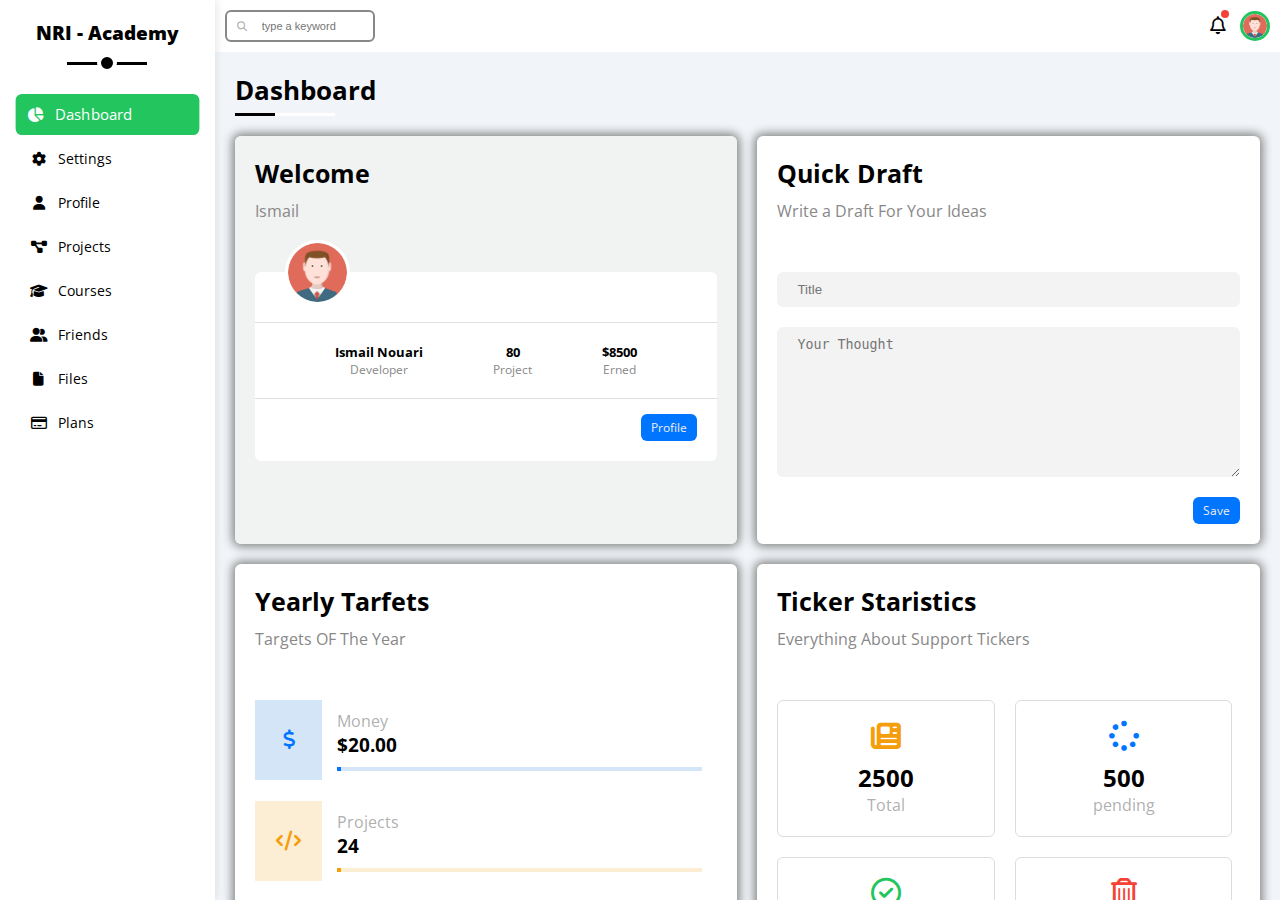
==== index.html @ cf869ee5 "add some css" ====
<!DOCTYPE html>
<html lang="en">
<head>
    <meta charset="UTF-8">
    <meta name="viewport" content="width=device-width, initial-scale=1.0">
    <title>Document</title>
    <link rel="stylesheet" href="/css/all.min.css">
    <link rel="stylesheet" href="/css/framework.css">
    <link rel="stylesheet" href="/css/master.css">
    <link rel="preconnect" href="https://fonts.googleapis.com">
<link rel="preconnect" href="https://fonts.gstatic.com" crossorigin>
<link href="https://fonts.googleapis.com/css2?family=Open+Sans:ital,wght@0,300..800;1,300..800&display=swap" rel="stylesheet">
</head>
<body>
    <div class="page d-flex f-d-r">
        <div class="sidebar d-flex f-d-c bg-white p-20 p-relative ">
            <h3 class=" p-relative txt-c mt-0">NRI - Academy</h3>
            <ul >
                <li>
                    <a href="index.html" class="active mb-5  d-flex txt-c f-d-r fs-14 p-10 rad-6 r c-black align-center">
                        <i class="fa-solid fa-chart-pie fa-fw"></i>
                        <span> Dashboard</span>
                    </a>
                </li>
                <li>
                    <a href="Settings.html" class="mb-5 d-flex txt-c f-d-r fs-14 p-10 rad-6 r c-black align-center" >
                        <i class="fa-solid fa-gear fa-fw"></i>
                        <span> Settings</span>
                    </a>
                </li>
                <li>
                    <a href="Profile.html" class="mb-5  d-flex txt-c f-d-r fs-14 p-10 rad-6 r c-black align-center" >
                        <i class="fa-solid fa-user fa-fw"></i>
                        <span>Profile</span>
                    </a>
                </li>
                <li>
                    <a href="Projects.html" class="mb-5 d-flex txt-c f-d-r fs-14 p-10 rad-6 r c-black align-center" >
                        <i class="fa-solid fa-diagram-project fa-fw"></i>
                        <span> Projects </span>
                    </a>
                </li>
                <li>
                    <a href="Courses.html" class="mb-5  d-flex txt-c f-d-r fs-14 p-10 rad-6 r c-black align-center" >
                        <i class="fa-solid fa-graduation-cap fa-fw"></i>
                        <span>Courses</span>
                    </a>
                </li>
                <li>
                    <a href="Friends.html" class="mb-5 d-flex txt-c f-d-r fs-14 p-10 rad-6 r c-black align-center" >
                        <i class="fa-solid fa-user-group fa-fw"></i>
                        <span> Friends</span>
                    </a>
                </li>
                <li>
                    <a href="Files.html" class="mb-5 d-flex txt-c f-d-r fs-14 p-10 rad-6 r c-black align-center" >
                        <i class="fa-solid fa-file fa-fw"></i>
                        <span> Files </span>
                    </a>
                </li>
                <li>
                    <a href="Plans.html" class="mb-5 d-flex txt-c f-d-r fs-14 p-10 rad-6 r c-black align-center" >
                        <i class="fa-regular fa-credit-card fa-fw"></i>
                        <span>Plans</span>
                    </a>
                </li>
            </ul>
        </div>
        <div class="content ">
            <div class="navbar d-flex w-100pstg p-10 bg-white  c-black justify-sb">
                <div class="search">
                    <input type="text" placeholder="type a keyword">
                    <button><i class="fa-solid fa-magnifying-glass"></i></button>
                </div>
                <div class="pfndnot d-flex justify-sb align-center">
                    <i class="fa-regular fa-bell"></i>
                    <div class="activepoint"></div>
                    <img src="/imgs/avatar.png" class="w-20" alt="avatar">
                </div>
            </div>

            <section class="main p-20">
                <h1>Dashboard</h1>
                <hr>
                <div class="maincontent">

                    <div class="globalcard card-1  p-20 ">
                        <h1>Welcome</h1>
                        <p>Ismail</p>
                        
                        <div class="cardcontent d-flex f-d-c  rad-6  p-relative">
                            <img src="/imgs/avatar.png" class="p-absolute" alt="avatar">
                            <div class="boxes d-flex justify-sb p-20">
                                <div class="box"><h2>Ismail Nouari</h2><p>Developer</p></div>
                                <div class="box"><h2>80</h2><p>Project</p></div>
                                <div class="box"><h2>$8500</h2><p>Erned</p></div>
                            </div>
                            <div class="btnbox d-flex "> <a href="Profile.html" class="blue-botton btnhovered">Profile</a></div>
                           
                        </div>
                    </div>
                    <div class="globalcard card-2 p-20 ">
                        <h1>Quick Draft</h1>
                        <p>Write a Draft For Your Ideas</p>
                        <input type="text"  placeholder="Title">
                        <textarea name="" id="" placeholder="Your Thought"></textarea>
                        <div class="btnbox d-flex "><a href="#" class="btnhovered blue-botton"> Save</a></div>
                    </div>
                    <div class="globalcard card-3 p-20 ">
                        <h1>Yearly Tarfets</h1>
                        <p>Targets OF The Year </p>
                        <div class="progreses d-flex f-d-c ">
                            <div class="progres d-flex f-d-r">
                                <div class="icon ic-1 p-relative"><i class="fa-solid fa-dollar-sign p-absolute centerdiv"></i></div>
                                 <div class="prcard">
                                    <p>Money</p>
                                    <h3>$20.00</h3>
                                    <div class="lines lines-1">
                                        <div class="line "></div>
                                    </div>
                                </div>
                            </div>
                            <div class="progres d-flex f-d-r">
                                <div class="icon ic-2 p-relative"><i class="fa-solid fa-code p-absolute centerdiv"></i></div> 
                                <div class="prcard">
                                    <p>Projects</p>
                                    <h3>24</h3>
                                    <div class="lines lines-2">
                                        <div class="line "></div>
                                    </div>
                                </div>
                            </div>
                            <div class="progres d-flex f-d-r">
                                <div class="icon ic-3 p-relative"><i class="fa-solid fa-user p-absolute centerdiv"></i></div> 
                                <div class="prcard">
                                    <p>Team</p>
                                    <h3>12</h3>
                                    <div class="lines lines-3">
                                        <div class="line "></div>
                                    </div>
                                </div>
                            </div>
                        </div>
                    </div>
                    <div class="globalcard card-4 p-20 ">
                        <h1>Ticker Staristics</h1>
                        <p>Everything About Support Tickers</p>
                        <div class="cards">
                            <div class="card c-1"><i class="fa-solid fa-newspaper"></i><h2>2500</h2><p>Total</p></div>
                            <div class="card c-2"><i class="fa-solid fa-spinner"></i><h2>500</h2><p>pending</p></div>
                            <div class="card c-3"><i class="fa-regular fa-circle-check"></i><h2>1900</h2><p>Closed</p></div>
                            <div class="card c-4"><i class="fa-regular fa-trash-can"></i><h2>100</h2><p>Deleted</p></div>
                        </div>
                    </div>
                    <div class="globalcard card-5 p-20 ">
                        <h1>Lastest News</h1>
                        <div class="cards">
                            <div class="card">
                                <img src="/imgs/news-01.png" alt="">
                                <div class="txt">
                                    <h2>Created SASS Section</h2>
                                    <p>New SASS Examples & Tutorials</p>
                                </div>
                                <div class="duration eee-botton">3Day Ago</div>
                            </div>
                            <div class="card">
                                <img src="/imgs/news-02.png" alt="">
                                <div class="txt">
                                    <h2>Changed The Design</h2>
                                    <p>A brand New Website Design</p>
                                </div>
                                <div class="duration eee-botton">5Day Ago</div>
                            </div>
                            <div class="card">
                                <img src="/imgs/news-03.png" alt="">
                                <div class="txt">
                                    <h2>Team  increaser</h2>
                                    <p>3 Devekopers Joined The Team</p>
                                </div><div class="duration eee-botton">7Day Ago</div>
                            </div>
                            <div class="card">
                                <img src="/imgs/news-04.png " alt="">
                                <div class="txt">
                                    <h2>Added Payment Gateway</h2>
                                    <p>Added Payment Gateway</p>
                                </div>
                                <div class="duration eee-botton">9Day Ago</div>
                            </div>
                        </div>
                    </div>
                    <div class="globalcard card-6 p-20 ">
                        <h1>Lastest Tasks</h1>
                        <div class="tasks">
                            <div class="task">
                                <h3>Record One New Vedio</h3>
                                <p>Record Pyhon Create project</p>
                                <i class="fa-regular fa-trash-can"></i>
                            </div>
                            <div class="task">
                                <h3>Write Article</h3>
                                <p>Write Low Level  ARticle vs Hight level  Languagee</p>
                                <i class="fa-regular fa-trash-can"></i>
                            </div>
                            <div class="task">
                                <h3>Finish Project</h3>
                                <p>Pubis Academy programing  project</p>
                                <i class="fa-regular fa-trash-can"></i>
                            </div>
                            <div class="task deleed">
                                <h3>Attent the Meeting</h3>
                                <p>attend  the  project buisness analysis meeting</p>
                                <i class="fa-regular fa-trash-can"></i>
                            </div>
                            <div class="task">
                                <h3>Finish lessen</h3>
                                 <p>finish  teaching  flex Box</p>
                                 <i class="fa-regular fa-trash-can"></i>
                            </div>
                        </div>
                    </div>
                    <div class="globalcard card-7 p-20 ">
                        <h1>top search items</h1>
                        <div class="left">
                            <p>Keyword</p>
                            <p>programing</p>
                            <p>javascript</p>
                            <p>PHP</p>
                            <p>Code</p>
                            <p>Design</p>
                            <p>Logic</p>
                        </div>
                        <div class="right">
                            <p>search Count</p>
                            <p class="count">220</p>
                            <p class="count">180</p>
                            <p class="count">160</p>
                            <p class="count">145</p>
                            <p class="count">110</p>
                            <p class="count">95</p>
                        </div>
                    </div>
                    <div class="globalcard card-8 p-20 ">
                        <h1>Lastest Update</h1>
                        <div class="uploads">
                            <div class="upload-item">
                                <img src="/imgs/pdf" alt="">
                                <h3>myfile.pdf</h3>
                                <p>ISMAIL</p>
                                <p class="size">2.9mb</p>
                            </div>
                            <div class="upload-item">
                                <img src="/imgs/avi.svg" alt="">
                                <h3>MYvidio-file.avi</h3>
                                <p>ISLEM</p>
                                <p class="size">4.9mb</p>
                            </div>
                            <div class="upload-item">
                                <img src="/imgs/psd.svg" alt="">
                                <h3>mypsd-file.psd</h3>
                                <p>RAYAN</p>
                                <p class="size">4.5MB</p>
                            </div>
                            <div class="upload-item">
                                <img src="/imgs/zip.svg" alt="">
                                <h3>my-ZIPFILE.ZIP</h3>
                                <p>Abdesamed</p>
                                <p class="size">8.9mb</p>
                            </div>
                            <div class="upload-item">
                                <img src="/imgs/dll.svg" alt="">
                                <h3>MY-dll-dile.dll</h3>
                                <p>Ayoub</p>
                                <p class="size">4.9mb</p>
                            </div>
                            <div class="upload-item">
                                <img src="/imgs/eps.svg" alt="">
                                <h3>my-eps-file.eps</h3>
                                <p>AKram</p>
                                <p class="size">8.9MB</p>
                            </div>
                        </div>
                    </div>
                    <div class="globalcard card-9 p-20 ">
                        <h1>Lastest project</h1>
                        <div class="line"><div class="circle"></div><p>Got the project</p></div>
                        <div class="line"><div class="circle"></div><p>started the project</p></div>
                        <div class="line"><div class="circle"></div><p>the  project about to finish</p></div>
                        <div class="line animated"><div class="circle"></div><p>Test the project</p></div>
                        <div class="line"><div class="circle"></div><p>finish the project & get Money</p></div>
                    </div>
                    <div class="globalcard card-10 p-20 ">
                        <h1>Reminders</h1>
                        <div class="card"><div class="circle"></div><hr><div class="text"><h3>check my task list</h3><p>28/2/2024 - 10:24am</p></div></div>
                        <div class="card"><div class="circle"></div><hr><div class="text"><h3>check my projects</h3><p>21/3/2024 - 11:34am</p></div></div>
                        <div class="card"><div class="circle"></div><hr><div class="text"><h3>call my clients</h3><p>11/2/2024 - 12:20am</p></div></div>
                        <div class="card"><div class="circle"></div><hr><div class="text"><h3>finish  the development  workshop</h3><p>25/2/2024 - 9:25am</p></div></div>
                    </div>
                    <div class="globalcard card-11 p-20 ">
                        <h1>Lastest post</h1>
                        <div class="info">
                            <img src="/imgs/avatar.png" alt="">
                            <div class="txt">
                                <h3>ismail</h3>
                                <p>about 3 hours ago</p>
                            </div>
                        </div>
                        <hr>
                        <p>
                            You Can Fool All Of The People Some Of The Time,
                             And Some Of The People All Of The Time, 
                            But You Can't Fool All Of The People All Of The Time.
                        </p>
                        <hr>
                        <div class="cardfoter">
                            <div class="likes">
                                <i class="fa-regular fa-heart"></i>
                                <p>1.8k</p>
                            </div>
                            <div class="coments">
                                <i class="fa-regular fa-comments"></i>
                                <p>500</p>
                            </div>
                        </div>
                    </div>
                    <div class="globalcard card-12 p-20 ">
                        <h1>Social media</h1>
                        <div class="cards">
                            <div class="card"><i></i> <p>90k followers</p> <p>follow</p></div>
                            <div class="card"><i></i> <p>2M like</p> <p>like</p></div>
                            <div class="card"><i></i> <p>1M Subs</p> <p>Subscribe</p></div>
                            <div class="card"><i></i> <p>70K Followers</p> <p>follow</p></div>
                        </div>
                    </div>
                </div>
            </section>
        </div>
    </div>
</body>
</html>
---- css/framework.css ----
:root {
    --blue-color: #0075ff;
    --blue-alt-color: #0d69d5;
    --orange-color: #f59e0b;
    --green-color: #22c55e;
    --red-color: #f44336;
    --grey-color: #888;
  }


/* start box */
.d-flex{
    display: flex;
}
.f-d-c{
    flex-direction: column;
}
.f-d-r{
    flex-direction: r;
}

.align-center{
    align-items: center;
}
.juctify-center{
    justify-content: center;
}
.justify-sb{
    justify-content: space-between;
}
/* end  box */

/* start padding  + margin */
    .p-20{
        padding: 20px;
    }
    .p-10{
        padding: 10px;
    }

    .m-20{
        margin:20px;
    }
    .mb-5{
        margin-bottom: 5px;
    }
    .mt-0{
        margin-top: 0px;
    }

    .w-20{
        width: 20px;
    }
    .w-100pstg{
        width: 100%;
    }
/* end padding  + margin */

/* START  COLOR */
    .bg-white{
        background-color: white;
    }
    .c-black{
        color: black;
    }

    .bg-eee{
        background-color: #eee;
    }
/* START  COLOR */


/* start position */
    .p-relative{
        position: relative;
    }

    .p-absolute{
        position: absolute;
    }

    .centerdiv{
        position: absolute;
        left: 50%;
        top: 50%;
        transform: translate(-50% ,-50%);
    }
/* start position */

/* satarrt font */
    .txt-c{
        text-align: center;
    }
    .fs-14{
        font-size:14px ;
    }
/* satarrt font */


/* start border*/
    .rad-6{
        border-radius: 6px;
    }
/* end  border */

/* start bottons */

.red-botton{
    padding:5px;
    font-size: 12px;
    color: #eee;
    background-color: var(--red-color);
}
.blue-botton{
    padding: 5px 10px;  border-radius: 6px;
    font-size: 12px;
    color: #eee;
    background-color: var(--blue-color);
  
}
.orange-botton{
    padding: 5px 10px;  border-radius: 6px;
    font-size: 12px;
    color: #eee;
    background-color: var(--orange-color);
}

.green-botton{
    padding: 5px 10px;  border-radius: 6px;
    font-size: 12px;
    color: #eee;
    background-color: var(--green-color);
}

.eee-botton{
    padding: 5px 10px;  border-radius: 6px;
    font-size: 12px;
    color: black;
    height: fit-content;
    background-color: #7a797931;
    
}

.btnhovered:hover{
    opacity: 0.9;
}
---- css/master.css ----
*{
    box-sizing: border-box;
    padding: 0;
    margin: 0;
}

::-webkit-scrollbar{
    width: 5px;
    
}
::-webkit-scrollbar-track{
    background-color: #eee;
}
::-webkit-scrollbar-thumb{
    background-color: var(--green-color);
    
}

:root {
    --blue-color: #0075ff;
    --blue-alt-color: #0d69d5;
    --orange-color: #f59e0b;
    --green-color: #22c55e;
    --red-color: #f44336;
    --grey-color: #888;
  }
body{
    font-family: "Open Sans" , sans-serif;
    
}
*:focus{
    outline: none;
}
a{
    text-decoration: none;
}
.page{
    background-color: #f1f5f9;
    min-height: 100vh;
}
ul{
    list-style: none;
    padding: 0;
    height: fit-content;
}



/* satrt side bar */
.sidebar{
    width: 250px ;
    box-shadow: 0 0 10px #ddd;
    
}

.sidebar >h3{
    margin-bottom: 50px;
    font-weight: 900;
}


.sidebar >h3::before {
    content: '';
    position: absolute;
    background-color: black;
    width: 80px;
    height: 3px;
    bottom: -20px;
    transform: translateX(-50%);
    left: 50%;
}
.sidebar >h3::after{
    content: '';
    position: absolute;
    background-color: black;
    width: 12px;
    height: 12px;
    border: 4px solid white;
    border-radius: 50%;
    bottom: -28px;
    transform: translateX(-50%);
    left: 50%;
}

.sidebar ul li a{
    transition: 0.3s;
    color: black;
} 

.sidebar ul li a:hover ,.sidebar ul li a:active{
    background-color: var(--blue-alt-color);
    color: white;
    transform: scale(1.05 ,1.05);
    box-shadow: 0 0 15px var(--blue-color);
}
.sidebar ul li a span{
    margin-left: 10px;
}

@media (max-width: 767px){
    .sidebar{
        width: 70px;
        padding: 10px;
    } 
    .sidebar >h3{
        font-size: 10px;
        margin-bottom: 15px;
    }
    .sidebar >h3::after,.sidebar >h3::before{
        display: none;
    }
    .sidebar ul li a {
        justify-content: center;
    }
    .sidebar ul li a span{
        display: none;
    }




}

.sidebar .active{
    background-color: var(--green-color);
    color: white;
    transform: scale(1.05 ,1.05);
}




/* start navbar */
.content{
    width: 100%;
    height: 100vh;
    overflow-y: scroll;
}
.content .navbar{
    width: 100%;

}
.content .navbar .search{
    position: relative;
}

.content .search button{
    border: none;
    background-color: transparent;
    position: absolute;
    left: 12px;
    top: 11px;
    font-size: 10px;
    color: #7e7d7d97;
}


.content .search input{
    border-radius: 6px;
    border: 2px solid var(--grey-color);
    padding: 8px 5px 8px 35px;
    width: 150px;
    transition: .3s;
    font-size: 11px;

}

.content .search input:focus ,.content .search input:hover{
    width: 200px;
    border-color: var(--green-color);
    box-shadow: 0 0 15px var(--green-color);
}

.content .navbar .pfndnot{
width: 60px;
position: relative;
}

.content .navbar .pfndnot img{
    width: 30px;
    border: var(--green-color) solid 3px;
    border-radius: 50%;
}
.content .navbar .pfndnot img:hover{
    border: var(--blue-color) dashed 6px;
    box-shadow: 0 0 10px var(--blue-color);
}
.content .navbar .pfndnot i{
    font-size: 18px;
}
.content .pfndnot .activepoint{
    background-color: #f44336;
    width: 8px;
    height: 8px;
    border-radius: 50%;
    position: absolute;
    left: 11px;
    top: 0px;
}



/* END  SIDEBAR */



/* START DASHBOARD */


.main >h1{
    padding-bottom: 5px;
    font-size: 26px;
}
.main >hr{
    width: 100px;
    height: 3px;
    border: none;
    background-color: black;
    position: relative;
}
.main >hr::before{
    content: '';
    background-color: white;
    position: absolute;
    height: 3px;
    width: 60%;
    left: 40%;
}



.maincontent{
    display: grid;
    grid-template-columns: repeat( auto-fit, minmax(400px, 1fr) );
    gap: 20px 20px;
    margin-top: 20px;
   
}

.maincontent .globalcard{
    min-width: 400px;
    transition: .3s;
    border-radius: 6px;box-shadow: 0 0 10px 3px var(--grey-color) ;
}
.maincontent .globalcard:hover{
   cursor: pointer;
    transform: scale(1.01 ,1.01);
}

.maincontent .globalcard >h1{
    font-size: 25px;
    font-weight: 700;

}
.maincontent .globalcard >p{
    color: var(--grey-color);
    padding: 10px 0 50px 0;
    font-size: 16px;
}


/* start card 1  */
.maincontent .card-1{
    background-color: rgba(241, 241, 241, 0.84);
}
.maincontent .card-1 img{
    width: 65px;
    border: 3px solid #ffffff;
    border-radius: 50%;
    top: -32.5px;
    left: 30px;

}.maincontent .card-1 .cardcontent{
    background-color: rgb(255, 255, 255);
    padding: 20px 0 0 0;
   
}
.maincontent .card-1 .cardcontent .boxes{
    margin: 30px 0px 15px 0 ;
    width: 100%;
    border-top:1px solid rgba(128, 128, 128, 0.256) ;
    border-bottom:1px solid rgba(128, 128, 128, 0.256) ;
    text-align: center;
    padding: 20px 80px ;
}
.maincontent .card-1 .cardcontent h2{
    font-size:13px;
}
.maincontent .card-1 .cardcontent p{
    color: var(--grey-color);
    font-size: 12px;
}
.maincontent .card-1 .cardcontent .btnbox{
    justify-content: flex-end;
    padding: 0 20px 20px  0;
}


/* end card1  */

/* start card2 */

.maincontent .card-2{
    background-color: rgb(255, 255, 255);
    
} 
.maincontent .card-2 input{
    display: block;
    width: 100%;
    background-color: rgba(241, 241, 241, 0.84);
   border: none;
   border-radius: 6px;
   padding: 10px 20px;
    margin-bottom: 20px;
}


.maincontent .card-2 textarea{
    min-height: 150px;
    background-color: rgba(241, 241, 241, 0.84);
    display: block;
    width: 100%;
    padding: 10px 20px;
    margin-bottom: 20px;
    border: none;
    border-radius: 6px;
}
.maincontent .card-2  .btnbox{
    width: 100%;
    justify-content: flex-end;
}

/* end  card2 */

/* start card3 */

.maincontent .card-3{
    background-color:  rgb(255, 255, 255);
}


.maincontent .card-3 .progres:not(:last-child){
    margin-bottom: 20px;
    
}

.maincontent .card-3 .icon{
    width: 80px;
    height: 80px;
    font-size: 20px;
}
.maincontent .card-3 .ic-1{
    background-color: #0d6ad52d;
    color: var(--blue-color);
}
.maincontent .card-3 .ic-2{
    background-color: #eea1122d;
    color: var(--orange-color);
}
.maincontent .card-3 .ic-3{
    background-color: #14ca1d2d; 
     color: var(--green-color);
}

.maincontent .card-3 .prcard{
    padding: 10px 15px;
    width: 100%
}

.maincontent .card-3 .lines{
    margin-top: 10px;
    width: 100%;
    height: 4px;
   
}
.maincontent .card-3 .line{
    transition: 1s; 
    position: relative;
}
.maincontent .card-3 .lines-1 .line{
    width: 1%;
    height: 4px;
    background-color: var(--blue-color);
}
.maincontent .card-3 .lines-2 .line{
    width: 1%;
    height: 4px;
    background-color: var(--orange-color);
}
.maincontent .card-3 .lines-3 .line{
    width: 1%;
    height: 4px;
    background-color: var(--green-color);
}

.maincontent .card-3:hover .lines-1 .line{
   width: 80%;
}
.maincontent .card-3:hover .lines-2 .line{
    width: 55%;
 }
 .maincontent .card-3:hover .lines-3 .line{
    width: 75%;
 }



 .maincontent .card-3:hover .lines-1 .line::before{
    padding: 5px;
    background-color: var(--blue-color);
    color: white;
    font-size: 13px;
    border-radius: 6px;
    content: '80%';
    top: 50%;
    left: 100%;
    transform: translateY(-50%);
    position: absolute;
    
 }
 .maincontent .card-3:hover .lines-2 .line::before{
    padding: 5px;
    background-color: var(--orange-color);
    color: white;
    font-size: 13px;
    border-radius: 6px;
    content: '55%';
    top: 50%;
    left: 100%;
    transform: translateY(-50%);
    position: absolute;
    
  }
  .maincontent .card-3:hover .lines-3 .line::before{
    padding: 5px;
    background-color: var(--green-color);
    color: white;
    font-size: 13px;
    border-radius: 6px;
    content: '75%';
    top: 50%;
    left: 100%;
    transform: translateY(-50%);
    position: absolute;
    
  }

  .maincontent .prcard p{
    color:  #888888ad;;
  } 

 



.maincontent .card-3 .lines-1{
    background-color: #0d6ad52d;
}
.maincontent .card-3 .lines-2{
    background-color:  #eea1122d;
}
.maincontent .card-3 .lines-3{
    background-color:  #14ca1d2d;
}





  /* end  of card 3 */
  


  
  /* start cadr 4*/
    .maincontent .card-4{
        background-color:  rgb(255, 255, 255);
    }
    
    .maincontent .card-4 .cards{
        display: flex;
        flex-wrap: wrap;
        width: 100%;
        gap: 20px;
    }

    .maincontent .card-4 .cards .card{
        max-width: 47%;
        min-width: 47%;
        padding: 20px 40px;
        text-align: center;
        border: 1px solid #8888884b;
        border-radius: 6px;
    }
    .maincontent .card-4 .cards .card i{
        font-size:30px;
        padding-bottom: 10px;
        transition: 1s;
    }

    .maincontent .card-4:hover .cards .card i{
        transform: rotateY(360deg) scale(1.5 ,1.5);
    }
    .maincontent .card-4 .cards .card:hover {
        box-shadow: 0 0 10px 0px var(--blue-color) ;
    }


    .maincontent .card-4 .cards .c-3 i{
        color: var(--green-color);
    }
    .maincontent .card-4 .cards .c-1 i{
        color: var(--orange-color);
    }
    .maincontent .card-4 .c-2  i{
        color: var(--blue-color);
    }
    .maincontent .card-4 .cards .c-4 i{
        color: var(--red-color);
    }

    .maincontent .card-4 .card p{
        color:  #888888ad;;
    }

    /* end of  card 4 */


    /* start  of card 5*/

    .maincontent .card-5{
        background-color: rgb(255, 255, 255);
    }

    .maincontent .card-5 .cards{
        width: 100%;
        display: flex;
        flex-direction: column;
    
    }
    .maincontent .card-5:hover .cards img {
        box-shadow: 0 0 1px 4px var(--green-color);
    }
    .maincontent .card-5 .cards .card{
        display: flex;padding: 20px 0 10px 0;
        align-items: center;
        position: relative;
    }
    .maincontent .card-5 .cards .card:hover img{
        box-shadow: 0 0 1px 4px var(--blue-color);
    }

    .maincontent .card-5 .cards .card:not(:last-child){
        border-bottom: 1px solid #dddddd94;
    }
    .maincontent .card-5 .cards .card img{
        width: 100px;
        border-radius: 6px;
        transition: 0.3s;
    }

    .maincontent .card-5 .cards .card .txt{
        padding: 10px;
    }
    .maincontent .card-5 .cards .card .txt h2{
        font-size: 17px;
    }
    .maincontent .card-5 .cards .card .txt p{
        color: #888888ad;
        font-size: 13px;
        padding-top: 5px;
    }
    .maincontent .card-5 .cards .card .duration{
        position: absolute;
        right: 0px;
    }


    /* end of  card -5 */



    /* start  of  card  6 */
    .maincontent .card-6{
        background-color: rgb(255, 255, 255) ;

    }

    .maincontent .card-6 .tasks{
        width: 100%;
        padding-top: 10px;
       
    }

    .maincontent .card-6 .task{
        width: 100%;
        padding: 10px 0;
        position: relative;
    }
    .maincontent .card-6 .task:not(:last-child){
        border-bottom: 1px solid #8888881c;
    }
    .maincontent .card-6 .tasks .task i{
        position: absolute;
        transition: 0.3s;
        right:0;
        top: 50%;
        transform: translateY(-50%);
    }

    .maincontent .card-6 .tasks .task h3{
        font-size: 17px;font-weight: bold;
    }
    .maincontent .card-6 .tasks .task p{
        font-size: 16px;
        color: #888888ad;
    }

    .maincontent .card-6 .tasks .task:nth-child(3) h3{
        text-decoration-line: line-through;
        opacity: 0.5;
    }
    .maincontent .card-6 .tasks .task:nth-child(3) p{
        text-decoration-line: line-through;
        opacity: 0.5;
    }


    .maincontent .card-6:hover i{
        color: var(--green-color);
        transform: rotateY(360deg);
        font-size: 20px;
    }
    .maincontent .card-6 i:hover{
        color: var(--red-color);
    }
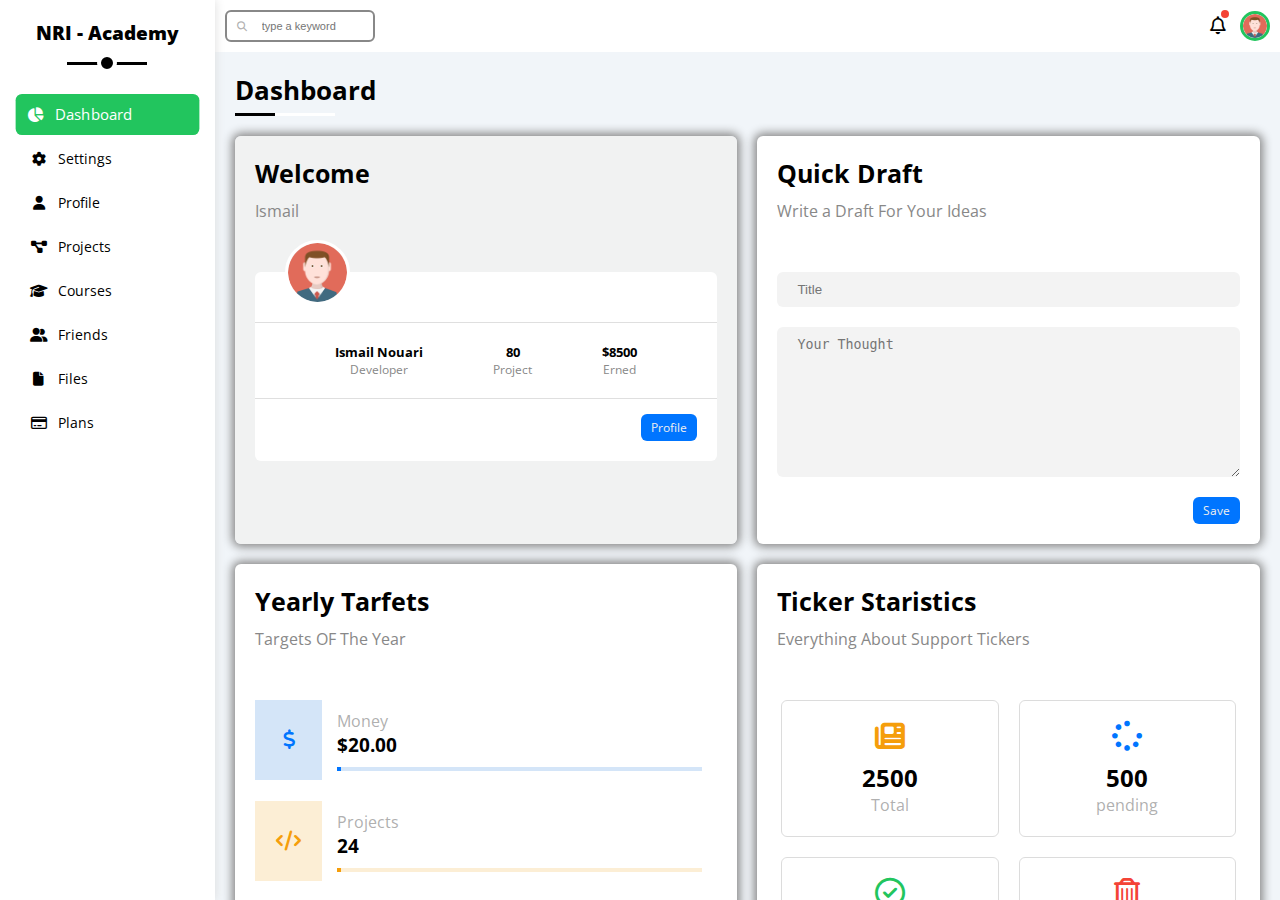
==== commit e09d3b6d: "add some  media" ====
--- a/index.html
+++ b/index.html
@@ -298,7 +298,7 @@
                     <div class="globalcard card-11 p-20 ">
                         <h1>Lastest post</h1>
                         <div class="info">
-                            <img src="/imgs/avatar.png" alt="">
+                            <img src="/imgs/avatar.png" width="30px" alt="">
                             <div class="txt">
                                 <h3>ismail</h3>
                                 <p>about 3 hours ago</p>
--- a/css/master.css
+++ b/css/master.css
@@ -135,6 +135,7 @@
     width: 100%;
     height: 100vh;
     overflow-y: scroll;
+    overflow-x: hidden;
 }
 .content .navbar{
     width: 100%;
@@ -237,11 +238,17 @@
    
 }
 
+
 .maincontent .globalcard{
     min-width: 400px;
     transition: .3s;
     border-radius: 6px;box-shadow: 0 0 10px 3px var(--grey-color) ;
 }
+
+
+
+    
+
 .maincontent .globalcard:hover{
    cursor: pointer;
     transform: scale(1.01 ,1.01);
@@ -256,6 +263,30 @@
     color: var(--grey-color);
     padding: 10px 0 50px 0;
     font-size: 16px;
+}
+
+@media (max-width:319px){
+ 
+    .maincontent{
+        grid-template-columns: repeat( auto-fit, minmax(100px, 1fr) );
+    }
+    .page  section.main{
+        padding: 10px;
+    }
+    .maincontent .globalcard{
+        min-width: 100px;
+    }
+}
+
+@media (max-width:500px) and (min-width:320px){
+    .maincontent{
+        grid-template-columns: repeat( auto-fit, minmax(200px, 1fr) );
+    }
+    
+    .maincontent .globalcard{
+        min-width: 200px;
+    }
+
 }
 
 
@@ -270,7 +301,8 @@
     top: -32.5px;
     left: 30px;
 
-}.maincontent .card-1 .cardcontent{
+}
+.maincontent .card-1 .cardcontent{
     background-color: rgb(255, 255, 255);
     padding: 20px 0 0 0;
    
@@ -293,8 +325,30 @@
 .maincontent .card-1 .cardcontent .btnbox{
     justify-content: flex-end;
     padding: 0 20px 20px  0;
-}
-
+    width: 100%;
+
+}
+
+
+@media (max-width:500px) {
+    .card-1{
+        text-align: center;
+    }
+    .maincontent .card-1 .cardcontent .btnbox{
+        justify-content: center;
+        padding: 0 0 20px 0;
+    }
+    .maincontent .card-1 .cardcontent .boxes{
+         flex-direction: column;
+         padding: 0;
+    }
+
+    .maincontent .card-1 img{  
+        top: -32.5px;
+        left: 50%;
+        transform: translateX(-50%);
+    }
+}
 
 /* end card1  */
 
@@ -482,15 +536,25 @@
         flex-wrap: wrap;
         width: 100%;
         gap: 20px;
+        justify-content: center;
     }
 
     .maincontent .card-4 .cards .card{
         max-width: 47%;
         min-width: 47%;
-        padding: 20px 40px;
+        padding: 20px 20px;
         text-align: center;
         border: 1px solid #8888884b;
         border-radius: 6px;
+        text-align: center;
+    }
+    @media (max-width:349px){
+        .maincontent .card-4 .cards .card{
+            min-width: 100%;
+        }
+        .maincontent .card-4 .cards .card h2{
+            font-size: 15px;
+        }
     }
     .maincontent .card-4 .cards .card i{
         font-size:30px;
@@ -575,7 +639,15 @@
         right: 0px;
     }
 
-
+@media (max-width:563px){
+    .maincontent .card-5 .cards .card{
+        flex-direction: column;
+        text-align: center;
+    }
+    .maincontent .card-5 .cards .card .duration{
+        position: relative;
+    }
+}
     /* end of  card -5 */
 
 
@@ -633,4 +705,16 @@
     }
     .maincontent .card-6 i:hover{
         color: var(--red-color);
-    }+    }
+
+    
+@media (max-width:563px){
+    .maincontent .card-6 .task{
+        
+        text-align: center;
+    }
+    .maincontent .card-6 .tasks .task i{
+        position: relative;
+        margin-top: 15px;
+    }
+}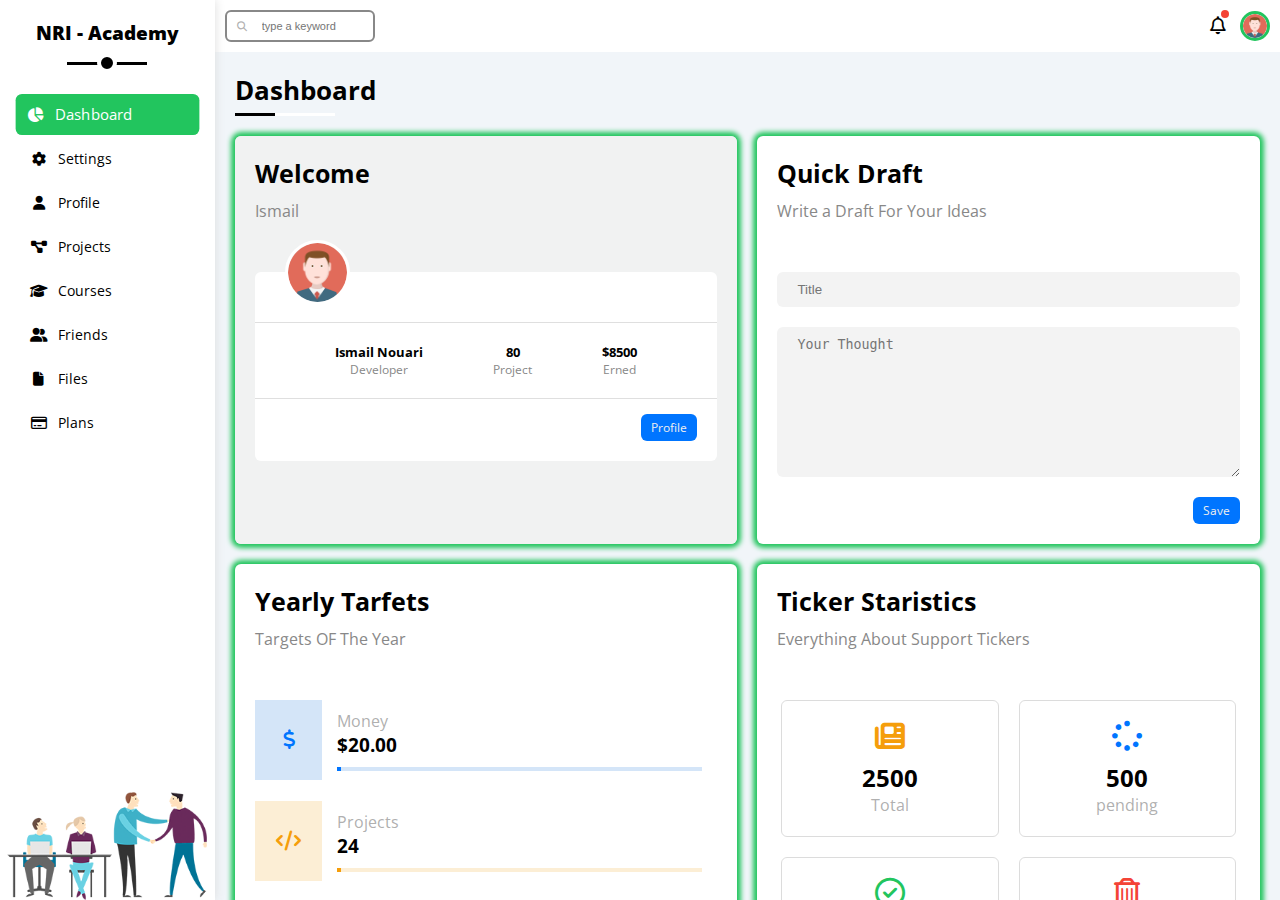
==== commit a1e14019: "editing" ====
--- a/index.html
+++ b/index.html
@@ -220,73 +220,91 @@
                     </div>
                     <div class="globalcard card-7 p-20 ">
                         <h1>top search items</h1>
-                        <div class="left">
-                            <p>Keyword</p>
-                            <p>programing</p>
-                            <p>javascript</p>
-                            <p>PHP</p>
-                            <p>Code</p>
-                            <p>Design</p>
-                            <p>Logic</p>
-                        </div>
-                        <div class="right">
-                            <p>search Count</p>
-                            <p class="count">220</p>
-                            <p class="count">180</p>
-                            <p class="count">160</p>
-                            <p class="count">145</p>
-                            <p class="count">110</p>
-                            <p class="count">95</p>
-                        </div>
+                        <div class="cards">
+                            <div class="card d-flex justify-sb"><p>Keyword</p><p>Search Count</p></div>
+                            <div class="card d-flex justify-sb"><p>Programming</p><p class="eee-botton">220</p></div>
+                            <div class="card d-flex justify-sb"><p>JavaScript</p><p class="eee-botton">180</p></div>
+                            <div class="card d-flex justify-sb"><p>PHP</p><p class="eee-botton">160</p></div>
+                            <div class="card d-flex justify-sb"><p>Code</p><p class="eee-botton">110</p></div>
+                            <div class="card d-flex justify-sb"><p>Design</p><p class="eee-botton">145</p></div>
+                            <div class="card d-flex justify-sb"><p>Logic</p><p class="eee-botton">95</p></div>
+                        </div>
+
                     </div>
                     <div class="globalcard card-8 p-20 ">
                         <h1>Lastest Update</h1>
                         <div class="uploads">
+                            <div class="upload-item ">
+                                <div class="left"> 
+                                    <img src="/imgs/pdf.svg" alt="">
+                                    <div class="txt">     
+                                        <h3>myfile.pdf</h3>
+                                        <p>ISMAIL</p>
+                                    </div></div>
+                                <p class="size eee-botton">2.9mb</p>
+                            </div>
+                            <div class="upload-item ">
+                                <div class="left">
+                                    <img src="/imgs/avi.svg" alt="">
+                                    <div class="txt">
+                                        <h3>MYvidio-file.avi</h3>
+                                        <p>ISLEM</p>
+                                    </div>
+                                </div>
+                                <p class="size eee-botton">4.9mb</p>
+                            </div>
                             <div class="upload-item">
-                                <img src="/imgs/pdf" alt="">
-                                <h3>myfile.pdf</h3>
-                                <p>ISMAIL</p>
-                                <p class="size">2.9mb</p>
+                               <div class="left">
+                                <img src="/imgs/psd.svg" alt="">
+                                <div class="txt">
+                                    <h3>mypsd-file.psd</h3>
+                                    <p>RAYAN</p>
+                                </div>
+                               </div>
+                                <p class="size eee-botton">4.5MB</p>
                             </div>
                             <div class="upload-item">
-                                <img src="/imgs/avi.svg" alt="">
-                                <h3>MYvidio-file.avi</h3>
-                                <p>ISLEM</p>
-                                <p class="size">4.9mb</p>
+                              <div class="left">
+                                <img src="/imgs/zip.svg" alt="">
+                                <div class="txt">
+                                    <h3>my-ZIPFILE.ZIP</h3>
+                                    <p>Abdesamed</p>
+                                </div>
+                              </div>
+                                <p class="size eee-botton">8.9mb</p>
                             </div>
                             <div class="upload-item">
-                                <img src="/imgs/psd.svg" alt="">
-                                <h3>mypsd-file.psd</h3>
-                                <p>RAYAN</p>
-                                <p class="size">4.5MB</p>
+                                <div class="left">
+                                    <img src="/imgs/dll.svg" alt="">
+                                    <div class="txt">
+                                        <h3>MY-dll-dile.dll</h3>
+                                        <p>Ayoub</p>
+                                    </div>
+                                </div>
+                                <p class="size eee-botton">4.9mb</p>
                             </div>
                             <div class="upload-item">
-                                <img src="/imgs/zip.svg" alt="">
-                                <h3>my-ZIPFILE.ZIP</h3>
-                                <p>Abdesamed</p>
-                                <p class="size">8.9mb</p>
-                            </div>
-                            <div class="upload-item">
-                                <img src="/imgs/dll.svg" alt="">
-                                <h3>MY-dll-dile.dll</h3>
-                                <p>Ayoub</p>
-                                <p class="size">4.9mb</p>
-                            </div>
-                            <div class="upload-item">
-                                <img src="/imgs/eps.svg" alt="">
-                                <h3>my-eps-file.eps</h3>
-                                <p>AKram</p>
-                                <p class="size">8.9MB</p>
+                                <div class="left">
+                                    <img src="/imgs/eps.svg" alt="">
+                                    <div class="txt">
+                                        <h3>my-eps-file.eps</h3>
+                                        <p>AKram</p>
+                                    </div>
+                                </div>
+                                <p class="size eee-botton">8.9MB</p>
                             </div>
                         </div>
                     </div>
                     <div class="globalcard card-9 p-20 ">
-                        <h1>Lastest project</h1>
-                        <div class="line"><div class="circle"></div><p>Got the project</p></div>
-                        <div class="line"><div class="circle"></div><p>started the project</p></div>
-                        <div class="line"><div class="circle"></div><p>the  project about to finish</p></div>
-                        <div class="line animated"><div class="circle"></div><p>Test the project</p></div>
-                        <div class="line"><div class="circle"></div><p>finish the project & get Money</p></div>
+                        <h1>Lastest projects</h1>
+                        <div class="boxes">
+                            <div class="line"><div class="circle"></div><p>Got the project</p></div>
+                            <div class="line"><div class="circle fiha"></div><p>started the project</p></div>
+                            <div class="line"><div class="circle fiha"></div><p>the  project about to finish</p></div>
+                            <div class="line "><div class="circle animated fiha"></div><p>Test the project</p></div>
+                            <div class="line"><div class="circle fiha"></div><p>finish the project & get Money</p></div>
+                        </div>
+
                     </div>
                     <div class="globalcard card-10 p-20 ">
                         <h1>Reminders</h1>
--- a/css/master.css
+++ b/css/master.css
@@ -50,7 +50,10 @@
 .sidebar{
     width: 250px ;
     box-shadow: 0 0 10px #ddd;
-    
+    background-image: url(/imgs/welcome.png);
+    background-repeat: no-repeat;
+    background-position: bottom;
+    background-size: 200px;
 }
 
 .sidebar >h3{
@@ -233,6 +236,7 @@
 .maincontent{
     display: grid;
     grid-template-columns: repeat( auto-fit, minmax(400px, 1fr) );
+
     gap: 20px 20px;
     margin-top: 20px;
    
@@ -240,9 +244,10 @@
 
 
 .maincontent .globalcard{
+    
     min-width: 400px;
     transition: .3s;
-    border-radius: 6px;box-shadow: 0 0 10px 3px var(--grey-color) ;
+    border-radius: 6px;box-shadow: 0 0 5px 4px var(--green-color) ;
 }
 
 
@@ -268,13 +273,14 @@
 @media (max-width:319px){
  
     .maincontent{
-        grid-template-columns: repeat( auto-fit, minmax(100px, 1fr) );
+        grid-template-columns: repeat( auto-fit, minmax(110px, 1fr) );
     }
     .page  section.main{
         padding: 10px;
     }
     .maincontent .globalcard{
         min-width: 100px;
+        text-align: center;
     }
 }
 
@@ -285,6 +291,7 @@
     
     .maincontent .globalcard{
         min-width: 200px;
+        text-align: center;
     }
 
 }
@@ -460,6 +467,7 @@
 
 
  .maincontent .card-3:hover .lines-1 .line::before{
+
     padding: 5px;
     background-color: var(--blue-color);
     color: white;
@@ -468,7 +476,7 @@
     content: '80%';
     top: 50%;
     left: 100%;
-    transform: translateY(-50%);
+    transform: translateY(-50%) ;
     position: absolute;
     
  }
@@ -696,7 +704,13 @@
         text-decoration-line: line-through;
         opacity: 0.5;
     }
-
+    .maincontent .card-6 .task:hover{
+        border-left: 4px solid var(--orange-color);
+        padding-left: 10px;
+    }
+    .maincontent .card-6 .task:hover i{
+        color: var(--orange-color);
+    }
 
     .maincontent .card-6:hover i{
         color: var(--green-color);
@@ -717,4 +731,198 @@
         position: relative;
         margin-top: 15px;
     }
+}
+
+
+
+/* end  of card 6 */
+
+
+/* start  of  card 7 */
+
+.maincontent  .card-7{
+    background-color: rgb(255, 255, 255) ;
+}
+.maincontent .card-7 .cards{
+    display: flex;
+    
+    flex-direction: column;
+    justify-content: space-around;
+}
+.maincontent .card-7 .card{
+    margin: 20px 0;
+
+}
+
+.maincontent .card-7  .card:first-child{
+    color:  #888888ad;
+}
+.maincontent .card-7  .card:not(:first-child){
+    background-color: #eee;
+    padding: 5px 5px;
+    margin: 10px 0;
+    border-left: 4px solid var(--green-color);
+    -webkit-margin-collapse: collapse;text-align: center;
+}
+
+/* end  card 7 */
+
+
+
+/* start  card  8 */
+.maincontent .card-8{
+    background-color: rgb(255, 255, 255) ;
+}
+.maincontent .card-8 img{
+    width: 40px;
+}
+.maincontent .card-8 .upload-item {
+    display: flex;
+    justify-content: space-between;
+    width: 100%;
+    margin: 20px 0;
+    -webkit-margin-collapse: collapse;
+    border-left: solid 4px var(--green-color);
+    background-color: #eee;
+    align-items: center;
+    padding: 0 5px;
+    border-radius: 6px;
+
+}
+.maincontent .card-8 .upload-item .left{
+    display: flex;
+}
+.maincontent .card-8 .upload-item .txt{
+    padding-left: 10px;
+}
+.maincontent .card-8 .upload-item .size{
+    width: fit-content;
+}
+
+.maincontent .card-8 .upload-item:hover{
+    border-left: solid 4px var(--blue-color);
+}
+.maincontent .card-8 .upload-item:hover img{
+    transition: 0.3s;
+    transform: scale(.9,.9);
+}
+
+
+@media (max-width:424px) {
+    .maincontent .card-8 .upload-item{
+        text-align: center;
+        flex-direction: column;
+        background-color: #eee;
+        padding: 10px 5px;
+        border-left: solid 4px var(--green-color);
+        align-items: center;
+    }
+    .maincontent .card-8 .upload-item .left{
+        flex-direction: column;
+        align-items: center;
+    }
+    .maincontent .card-8 .upload-item .size{
+        
+        margin-top: 20px;
+    }
+}
+
+/* end  of the  card  8 */
+ 
+
+
+/* start  of  the card  9 */
+
+    .maincontent .card-9{
+        background-color:  rgb(255, 255, 255) ;
+        background-image: url(/imgs/project.png) ;
+        background-repeat: no-repeat;
+        background-position: bottom right;
+        background-size: 200px;
+        overflow: hidden;
+          
+    }
+    .maincontent .card-9 .boxes{
+        position: relative;
+        height: fit-content;
+        margin-top: 20px;
+        padding: 0;
+        height: 100%;
+        background-color: rgba(255, 255, 255, 0.822);
+    }
+    .maincontent .card-9 .boxes::before{
+        content: '';
+        width: 1.5px;
+        height: 100%;
+        top: 0;
+        left: 10px;
+        transform: translateX(-50%);
+        z-index: 1;
+        position: absolute;
+        background-color: var(--blue-color);
+
+    }
+
+    .maincontent .card-9 .line{
+        display: flex;
+        align-items: center;
+        justify-content: flex-start;
+       
+    }
+    .maincontent .card-9 .line:not(:last-child){
+        margin-bottom: 20px;
+    }
+    .maincontent .card-9 .line p{
+        padding-left: 20px;
+    }
+    .maincontent .card-9 .line .circle{
+        width: 20px;
+        height: 20px;
+        z-index: 1;
+        border-radius: 50%;
+        border: 2px solid white;
+        outline: 2px solid var(--blue-color);
+    }
+    .maincontent .card-9:hover .line .circle{
+        box-shadow: 0 0 10px 5px var(--green-color);
+    }
+
+    .maincontent .card-9 .line:not(:last-child) .circle{
+        background-color: #0d69d5;
+    }
+    .maincontent .card-9 .line:last-child .circle{
+       
+        background-color: white;
+    }
+
+    .maincontent .card-9 .line .animated{
+        animation-name: lightpoint;
+        animation-duration: 1.8s;
+        animation-delay: 0s;
+        animation-timing-function: ease;
+        animation-iteration-count: infinite;
+    }
+
+
+    @keyframes lightpoint {
+        0%{
+            background-color: white;
+        }
+        50%{
+            background-color: var(--blue-color);
+        }
+        100%{
+            background-color: white;
+        }
+    }
+
+
+@media (max-width:416px){
+    .maincontent .card-9 .line p{
+        font-size: 9px;
+        font-weight: bold;
+    }
+    .maincontent .card-9 .line .circle p{
+        width: 60%;
+    }
 }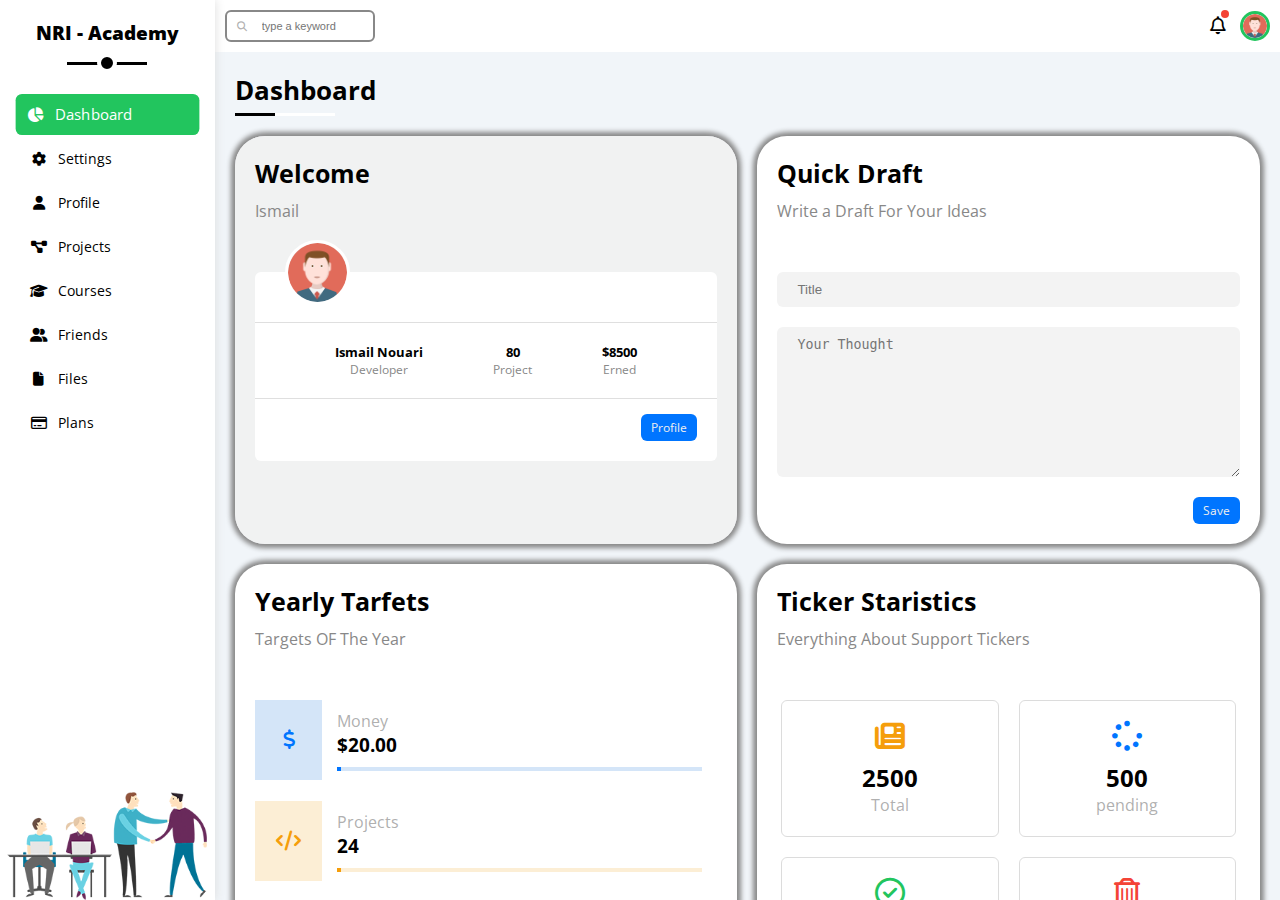
==== commit 2dcf6167: "editing the  path" ====
--- a/index.html
+++ b/index.html
@@ -1,357 +1,499 @@
 <!DOCTYPE html>
 <html lang="en">
-<head>
-    <meta charset="UTF-8">
-    <meta name="viewport" content="width=device-width, initial-scale=1.0">
+  <head>
+    <meta charset="UTF-8" />
+    <meta name="viewport" content="width=device-width, initial-scale=1.0" />
     <title>Document</title>
-    <link rel="stylesheet" href="/css/all.min.css">
-    <link rel="stylesheet" href="/css/framework.css">
-    <link rel="stylesheet" href="/css/master.css">
-    <link rel="preconnect" href="https://fonts.googleapis.com">
-<link rel="preconnect" href="https://fonts.gstatic.com" crossorigin>
-<link href="https://fonts.googleapis.com/css2?family=Open+Sans:ital,wght@0,300..800;1,300..800&display=swap" rel="stylesheet">
-</head>
-<body>
+    <link rel="stylesheet" href="/css/all.min.css" />
+    <link rel="stylesheet" href="/css/framework.css" />
+    <link rel="stylesheet" href="/css/master.css" />
+    <link rel="preconnect" href="https://fonts.googleapis.com" />
+    <link rel="preconnect" href="https://fonts.gstatic.com" crossorigin />
+    <link
+      href="https://fonts.googleapis.com/css2?family=Open+Sans:ital,wght@0,300..800;1,300..800&display=swap"
+      rel="stylesheet"
+    />
+  </head>
+  <body>
     <div class="page d-flex f-d-r">
-        <div class="sidebar d-flex f-d-c bg-white p-20 p-relative ">
-            <h3 class=" p-relative txt-c mt-0">NRI - Academy</h3>
-            <ul >
-                <li>
-                    <a href="index.html" class="active mb-5  d-flex txt-c f-d-r fs-14 p-10 rad-6 r c-black align-center">
-                        <i class="fa-solid fa-chart-pie fa-fw"></i>
-                        <span> Dashboard</span>
-                    </a>
-                </li>
-                <li>
-                    <a href="Settings.html" class="mb-5 d-flex txt-c f-d-r fs-14 p-10 rad-6 r c-black align-center" >
-                        <i class="fa-solid fa-gear fa-fw"></i>
-                        <span> Settings</span>
-                    </a>
-                </li>
-                <li>
-                    <a href="Profile.html" class="mb-5  d-flex txt-c f-d-r fs-14 p-10 rad-6 r c-black align-center" >
-                        <i class="fa-solid fa-user fa-fw"></i>
-                        <span>Profile</span>
-                    </a>
-                </li>
-                <li>
-                    <a href="Projects.html" class="mb-5 d-flex txt-c f-d-r fs-14 p-10 rad-6 r c-black align-center" >
-                        <i class="fa-solid fa-diagram-project fa-fw"></i>
-                        <span> Projects </span>
-                    </a>
-                </li>
-                <li>
-                    <a href="Courses.html" class="mb-5  d-flex txt-c f-d-r fs-14 p-10 rad-6 r c-black align-center" >
-                        <i class="fa-solid fa-graduation-cap fa-fw"></i>
-                        <span>Courses</span>
-                    </a>
-                </li>
-                <li>
-                    <a href="Friends.html" class="mb-5 d-flex txt-c f-d-r fs-14 p-10 rad-6 r c-black align-center" >
-                        <i class="fa-solid fa-user-group fa-fw"></i>
-                        <span> Friends</span>
-                    </a>
-                </li>
-                <li>
-                    <a href="Files.html" class="mb-5 d-flex txt-c f-d-r fs-14 p-10 rad-6 r c-black align-center" >
-                        <i class="fa-solid fa-file fa-fw"></i>
-                        <span> Files </span>
-                    </a>
-                </li>
-                <li>
-                    <a href="Plans.html" class="mb-5 d-flex txt-c f-d-r fs-14 p-10 rad-6 r c-black align-center" >
-                        <i class="fa-regular fa-credit-card fa-fw"></i>
-                        <span>Plans</span>
-                    </a>
-                </li>
-            </ul>
+      <div class="sidebar d-flex f-d-c bg-white p-20 p-relative">
+        <h3 class="p-relative txt-c mt-0">NRI - Academy</h3>
+        <ul>
+          <li>
+            <a
+              href="index.html"
+              class="active mb-5 d-flex txt-c f-d-r fs-14 p-10 rad-6 r c-black align-center"
+            >
+              <i class="fa-solid fa-chart-pie fa-fw"></i>
+              <span> Dashboard</span>
+            </a>
+          </li>
+          <li>
+            <a
+              href="Settings.html"
+              class="mb-5 d-flex txt-c f-d-r fs-14 p-10 rad-6 r c-black align-center"
+            >
+              <i class="fa-solid fa-gear fa-fw"></i>
+              <span> Settings</span>
+            </a>
+          </li>
+          <li>
+            <a
+              href="Profile.html"
+              class="mb-5 d-flex txt-c f-d-r fs-14 p-10 rad-6 r c-black align-center"
+            >
+              <i class="fa-solid fa-user fa-fw"></i>
+              <span>Profile</span>
+            </a>
+          </li>
+          <li>
+            <a
+              href="Projects.html"
+              class="mb-5 d-flex txt-c f-d-r fs-14 p-10 rad-6 r c-black align-center"
+            >
+              <i class="fa-solid fa-diagram-project fa-fw"></i>
+              <span> Projects </span>
+            </a>
+          </li>
+          <li>
+            <a
+              href="Courses.html"
+              class="mb-5 d-flex txt-c f-d-r fs-14 p-10 rad-6 r c-black align-center"
+            >
+              <i class="fa-solid fa-graduation-cap fa-fw"></i>
+              <span>Courses</span>
+            </a>
+          </li>
+          <li>
+            <a
+              href="Friends.html"
+              class="mb-5 d-flex txt-c f-d-r fs-14 p-10 rad-6 r c-black align-center"
+            >
+              <i class="fa-solid fa-user-group fa-fw"></i>
+              <span> Friends</span>
+            </a>
+          </li>
+          <li>
+            <a
+              href="Files.html"
+              class="mb-5 d-flex txt-c f-d-r fs-14 p-10 rad-6 r c-black align-center"
+            >
+              <i class="fa-solid fa-file fa-fw"></i>
+              <span> Files </span>
+            </a>
+          </li>
+          <li>
+            <a
+              href="Plans.html"
+              class="mb-5 d-flex txt-c f-d-r fs-14 p-10 rad-6 r c-black align-center"
+            >
+              <i class="fa-regular fa-credit-card fa-fw"></i>
+              <span>Plans</span>
+            </a>
+          </li>
+        </ul>
+      </div>
+      <div class="content">
+        <div class="navbar d-flex w-100pstg p-10 bg-white c-black justify-sb">
+          <div class="search">
+            <input type="text" placeholder="type a keyword" />
+            <button><i class="fa-solid fa-magnifying-glass"></i></button>
+          </div>
+          <div class="pfndnot d-flex justify-sb align-center">
+            <i class="fa-regular fa-bell"></i>
+            <div class="activepoint"></div>
+            <img src="/imgs/avatar.png" class="w-20" alt="avatar" />
+          </div>
         </div>
-        <div class="content ">
-            <div class="navbar d-flex w-100pstg p-10 bg-white  c-black justify-sb">
-                <div class="search">
-                    <input type="text" placeholder="type a keyword">
-                    <button><i class="fa-solid fa-magnifying-glass"></i></button>
-                </div>
-                <div class="pfndnot d-flex justify-sb align-center">
-                    <i class="fa-regular fa-bell"></i>
-                    <div class="activepoint"></div>
-                    <img src="/imgs/avatar.png" class="w-20" alt="avatar">
-                </div>
-            </div>
 
-            <section class="main p-20">
-                <h1>Dashboard</h1>
-                <hr>
-                <div class="maincontent">
+        <section class="main p-20">
+          <h1>Dashboard</h1>
+          <hr />
+          <div class="maincontent">
+            <div class="globalcard card-1 p-20">
+              <h1>Welcome</h1>
+              <p>Ismail</p>
 
-                    <div class="globalcard card-1  p-20 ">
-                        <h1>Welcome</h1>
-                        <p>Ismail</p>
-                        
-                        <div class="cardcontent d-flex f-d-c  rad-6  p-relative">
-                            <img src="/imgs/avatar.png" class="p-absolute" alt="avatar">
-                            <div class="boxes d-flex justify-sb p-20">
-                                <div class="box"><h2>Ismail Nouari</h2><p>Developer</p></div>
-                                <div class="box"><h2>80</h2><p>Project</p></div>
-                                <div class="box"><h2>$8500</h2><p>Erned</p></div>
-                            </div>
-                            <div class="btnbox d-flex "> <a href="Profile.html" class="blue-botton btnhovered">Profile</a></div>
-                           
-                        </div>
-                    </div>
-                    <div class="globalcard card-2 p-20 ">
-                        <h1>Quick Draft</h1>
-                        <p>Write a Draft For Your Ideas</p>
-                        <input type="text"  placeholder="Title">
-                        <textarea name="" id="" placeholder="Your Thought"></textarea>
-                        <div class="btnbox d-flex "><a href="#" class="btnhovered blue-botton"> Save</a></div>
-                    </div>
-                    <div class="globalcard card-3 p-20 ">
-                        <h1>Yearly Tarfets</h1>
-                        <p>Targets OF The Year </p>
-                        <div class="progreses d-flex f-d-c ">
-                            <div class="progres d-flex f-d-r">
-                                <div class="icon ic-1 p-relative"><i class="fa-solid fa-dollar-sign p-absolute centerdiv"></i></div>
-                                 <div class="prcard">
-                                    <p>Money</p>
-                                    <h3>$20.00</h3>
-                                    <div class="lines lines-1">
-                                        <div class="line "></div>
-                                    </div>
-                                </div>
-                            </div>
-                            <div class="progres d-flex f-d-r">
-                                <div class="icon ic-2 p-relative"><i class="fa-solid fa-code p-absolute centerdiv"></i></div> 
-                                <div class="prcard">
-                                    <p>Projects</p>
-                                    <h3>24</h3>
-                                    <div class="lines lines-2">
-                                        <div class="line "></div>
-                                    </div>
-                                </div>
-                            </div>
-                            <div class="progres d-flex f-d-r">
-                                <div class="icon ic-3 p-relative"><i class="fa-solid fa-user p-absolute centerdiv"></i></div> 
-                                <div class="prcard">
-                                    <p>Team</p>
-                                    <h3>12</h3>
-                                    <div class="lines lines-3">
-                                        <div class="line "></div>
-                                    </div>
-                                </div>
-                            </div>
-                        </div>
-                    </div>
-                    <div class="globalcard card-4 p-20 ">
-                        <h1>Ticker Staristics</h1>
-                        <p>Everything About Support Tickers</p>
-                        <div class="cards">
-                            <div class="card c-1"><i class="fa-solid fa-newspaper"></i><h2>2500</h2><p>Total</p></div>
-                            <div class="card c-2"><i class="fa-solid fa-spinner"></i><h2>500</h2><p>pending</p></div>
-                            <div class="card c-3"><i class="fa-regular fa-circle-check"></i><h2>1900</h2><p>Closed</p></div>
-                            <div class="card c-4"><i class="fa-regular fa-trash-can"></i><h2>100</h2><p>Deleted</p></div>
-                        </div>
-                    </div>
-                    <div class="globalcard card-5 p-20 ">
-                        <h1>Lastest News</h1>
-                        <div class="cards">
-                            <div class="card">
-                                <img src="/imgs/news-01.png" alt="">
-                                <div class="txt">
-                                    <h2>Created SASS Section</h2>
-                                    <p>New SASS Examples & Tutorials</p>
-                                </div>
-                                <div class="duration eee-botton">3Day Ago</div>
-                            </div>
-                            <div class="card">
-                                <img src="/imgs/news-02.png" alt="">
-                                <div class="txt">
-                                    <h2>Changed The Design</h2>
-                                    <p>A brand New Website Design</p>
-                                </div>
-                                <div class="duration eee-botton">5Day Ago</div>
-                            </div>
-                            <div class="card">
-                                <img src="/imgs/news-03.png" alt="">
-                                <div class="txt">
-                                    <h2>Team  increaser</h2>
-                                    <p>3 Devekopers Joined The Team</p>
-                                </div><div class="duration eee-botton">7Day Ago</div>
-                            </div>
-                            <div class="card">
-                                <img src="/imgs/news-04.png " alt="">
-                                <div class="txt">
-                                    <h2>Added Payment Gateway</h2>
-                                    <p>Added Payment Gateway</p>
-                                </div>
-                                <div class="duration eee-botton">9Day Ago</div>
-                            </div>
-                        </div>
-                    </div>
-                    <div class="globalcard card-6 p-20 ">
-                        <h1>Lastest Tasks</h1>
-                        <div class="tasks">
-                            <div class="task">
-                                <h3>Record One New Vedio</h3>
-                                <p>Record Pyhon Create project</p>
-                                <i class="fa-regular fa-trash-can"></i>
-                            </div>
-                            <div class="task">
-                                <h3>Write Article</h3>
-                                <p>Write Low Level  ARticle vs Hight level  Languagee</p>
-                                <i class="fa-regular fa-trash-can"></i>
-                            </div>
-                            <div class="task">
-                                <h3>Finish Project</h3>
-                                <p>Pubis Academy programing  project</p>
-                                <i class="fa-regular fa-trash-can"></i>
-                            </div>
-                            <div class="task deleed">
-                                <h3>Attent the Meeting</h3>
-                                <p>attend  the  project buisness analysis meeting</p>
-                                <i class="fa-regular fa-trash-can"></i>
-                            </div>
-                            <div class="task">
-                                <h3>Finish lessen</h3>
-                                 <p>finish  teaching  flex Box</p>
-                                 <i class="fa-regular fa-trash-can"></i>
-                            </div>
-                        </div>
-                    </div>
-                    <div class="globalcard card-7 p-20 ">
-                        <h1>top search items</h1>
-                        <div class="cards">
-                            <div class="card d-flex justify-sb"><p>Keyword</p><p>Search Count</p></div>
-                            <div class="card d-flex justify-sb"><p>Programming</p><p class="eee-botton">220</p></div>
-                            <div class="card d-flex justify-sb"><p>JavaScript</p><p class="eee-botton">180</p></div>
-                            <div class="card d-flex justify-sb"><p>PHP</p><p class="eee-botton">160</p></div>
-                            <div class="card d-flex justify-sb"><p>Code</p><p class="eee-botton">110</p></div>
-                            <div class="card d-flex justify-sb"><p>Design</p><p class="eee-botton">145</p></div>
-                            <div class="card d-flex justify-sb"><p>Logic</p><p class="eee-botton">95</p></div>
-                        </div>
-
-                    </div>
-                    <div class="globalcard card-8 p-20 ">
-                        <h1>Lastest Update</h1>
-                        <div class="uploads">
-                            <div class="upload-item ">
-                                <div class="left"> 
-                                    <img src="/imgs/pdf.svg" alt="">
-                                    <div class="txt">     
-                                        <h3>myfile.pdf</h3>
-                                        <p>ISMAIL</p>
-                                    </div></div>
-                                <p class="size eee-botton">2.9mb</p>
-                            </div>
-                            <div class="upload-item ">
-                                <div class="left">
-                                    <img src="/imgs/avi.svg" alt="">
-                                    <div class="txt">
-                                        <h3>MYvidio-file.avi</h3>
-                                        <p>ISLEM</p>
-                                    </div>
-                                </div>
-                                <p class="size eee-botton">4.9mb</p>
-                            </div>
-                            <div class="upload-item">
-                               <div class="left">
-                                <img src="/imgs/psd.svg" alt="">
-                                <div class="txt">
-                                    <h3>mypsd-file.psd</h3>
-                                    <p>RAYAN</p>
-                                </div>
-                               </div>
-                                <p class="size eee-botton">4.5MB</p>
-                            </div>
-                            <div class="upload-item">
-                              <div class="left">
-                                <img src="/imgs/zip.svg" alt="">
-                                <div class="txt">
-                                    <h3>my-ZIPFILE.ZIP</h3>
-                                    <p>Abdesamed</p>
-                                </div>
-                              </div>
-                                <p class="size eee-botton">8.9mb</p>
-                            </div>
-                            <div class="upload-item">
-                                <div class="left">
-                                    <img src="/imgs/dll.svg" alt="">
-                                    <div class="txt">
-                                        <h3>MY-dll-dile.dll</h3>
-                                        <p>Ayoub</p>
-                                    </div>
-                                </div>
-                                <p class="size eee-botton">4.9mb</p>
-                            </div>
-                            <div class="upload-item">
-                                <div class="left">
-                                    <img src="/imgs/eps.svg" alt="">
-                                    <div class="txt">
-                                        <h3>my-eps-file.eps</h3>
-                                        <p>AKram</p>
-                                    </div>
-                                </div>
-                                <p class="size eee-botton">8.9MB</p>
-                            </div>
-                        </div>
-                    </div>
-                    <div class="globalcard card-9 p-20 ">
-                        <h1>Lastest projects</h1>
-                        <div class="boxes">
-                            <div class="line"><div class="circle"></div><p>Got the project</p></div>
-                            <div class="line"><div class="circle fiha"></div><p>started the project</p></div>
-                            <div class="line"><div class="circle fiha"></div><p>the  project about to finish</p></div>
-                            <div class="line "><div class="circle animated fiha"></div><p>Test the project</p></div>
-                            <div class="line"><div class="circle fiha"></div><p>finish the project & get Money</p></div>
-                        </div>
-
-                    </div>
-                    <div class="globalcard card-10 p-20 ">
-                        <h1>Reminders</h1>
-                        <div class="card"><div class="circle"></div><hr><div class="text"><h3>check my task list</h3><p>28/2/2024 - 10:24am</p></div></div>
-                        <div class="card"><div class="circle"></div><hr><div class="text"><h3>check my projects</h3><p>21/3/2024 - 11:34am</p></div></div>
-                        <div class="card"><div class="circle"></div><hr><div class="text"><h3>call my clients</h3><p>11/2/2024 - 12:20am</p></div></div>
-                        <div class="card"><div class="circle"></div><hr><div class="text"><h3>finish  the development  workshop</h3><p>25/2/2024 - 9:25am</p></div></div>
-                    </div>
-                    <div class="globalcard card-11 p-20 ">
-                        <h1>Lastest post</h1>
-                        <div class="info">
-                            <img src="/imgs/avatar.png" width="30px" alt="">
-                            <div class="txt">
-                                <h3>ismail</h3>
-                                <p>about 3 hours ago</p>
-                            </div>
-                        </div>
-                        <hr>
-                        <p>
-                            You Can Fool All Of The People Some Of The Time,
-                             And Some Of The People All Of The Time, 
-                            But You Can't Fool All Of The People All Of The Time.
-                        </p>
-                        <hr>
-                        <div class="cardfoter">
-                            <div class="likes">
-                                <i class="fa-regular fa-heart"></i>
-                                <p>1.8k</p>
-                            </div>
-                            <div class="coments">
-                                <i class="fa-regular fa-comments"></i>
-                                <p>500</p>
-                            </div>
-                        </div>
-                    </div>
-                    <div class="globalcard card-12 p-20 ">
-                        <h1>Social media</h1>
-                        <div class="cards">
-                            <div class="card"><i></i> <p>90k followers</p> <p>follow</p></div>
-                            <div class="card"><i></i> <p>2M like</p> <p>like</p></div>
-                            <div class="card"><i></i> <p>1M Subs</p> <p>Subscribe</p></div>
-                            <div class="card"><i></i> <p>70K Followers</p> <p>follow</p></div>
-                        </div>
-                    </div>
-                </div>
-            </section>
-        </div>
+              <div class="cardcontent d-flex f-d-c rad-6 p-relative">
+                <img src="/imgs/avatar.png" class="p-absolute" alt="avatar" />
+                <div class="boxes d-flex justify-sb p-20">
+                  <div class="box">
+                    <h2>Ismail Nouari</h2>
+                    <p>Developer</p>
+                  </div>
+                  <div class="box">
+                    <h2>80</h2>
+                    <p>Project</p>
+                  </div>
+                  <div class="box">
+                    <h2>$8500</h2>
+                    <p>Erned</p>
+                  </div>
+                </div>
+                <div class="btnbox d-flex">
+                  <a href="Profile.html" class="blue-botton btnhovered"
+                    >Profile</a
+                  >
+                </div>
+              </div>
+            </div>
+            <div class="globalcard card-2 p-20">
+              <h1>Quick Draft</h1>
+              <p>Write a Draft For Your Ideas</p>
+              <input type="text" placeholder="Title" />
+              <textarea name="" id="" placeholder="Your Thought"></textarea>
+              <div class="btnbox d-flex">
+                <a href="#" class="btnhovered blue-botton"> Save</a>
+              </div>
+            </div>
+            <div class="globalcard card-3 p-20">
+              <h1>Yearly Tarfets</h1>
+              <p>Targets OF The Year</p>
+              <div class="progreses d-flex f-d-c">
+                <div class="progres d-flex f-d-r">
+                  <div class="icon ic-1 p-relative">
+                    <i class="fa-solid fa-dollar-sign p-absolute centerdiv"></i>
+                  </div>
+                  <div class="prcard">
+                    <p>Money</p>
+                    <h3>$20.00</h3>
+                    <div class="lines lines-1">
+                      <div class="line"></div>
+                    </div>
+                  </div>
+                </div>
+                <div class="progres d-flex f-d-r">
+                  <div class="icon ic-2 p-relative">
+                    <i class="fa-solid fa-code p-absolute centerdiv"></i>
+                  </div>
+                  <div class="prcard">
+                    <p>Projects</p>
+                    <h3>24</h3>
+                    <div class="lines lines-2">
+                      <div class="line"></div>
+                    </div>
+                  </div>
+                </div>
+                <div class="progres d-flex f-d-r">
+                  <div class="icon ic-3 p-relative">
+                    <i class="fa-solid fa-user p-absolute centerdiv"></i>
+                  </div>
+                  <div class="prcard">
+                    <p>Team</p>
+                    <h3>12</h3>
+                    <div class="lines lines-3">
+                      <div class="line"></div>
+                    </div>
+                  </div>
+                </div>
+              </div>
+            </div>
+            <div class="globalcard card-4 p-20">
+              <h1>Ticker Staristics</h1>
+              <p>Everything About Support Tickers</p>
+              <div class="cards">
+                <div class="card c-1">
+                  <i class="fa-solid fa-newspaper"></i>
+                  <h2>2500</h2>
+                  <p>Total</p>
+                </div>
+                <div class="card c-2">
+                  <i class="fa-solid fa-spinner"></i>
+                  <h2>500</h2>
+                  <p>pending</p>
+                </div>
+                <div class="card c-3">
+                  <i class="fa-regular fa-circle-check"></i>
+                  <h2>1900</h2>
+                  <p>Closed</p>
+                </div>
+                <div class="card c-4">
+                  <i class="fa-regular fa-trash-can"></i>
+                  <h2>100</h2>
+                  <p>Deleted</p>
+                </div>
+              </div>
+            </div>
+            <div class="globalcard card-5 p-20">
+              <h1>Lastest News</h1>
+              <div class="cards">
+                <div class="card">
+                  <img src="/imgs/news-01.png" alt="" />
+                  <div class="txt">
+                    <h2>Created SASS Section</h2>
+                    <p>New SASS Examples & Tutorials</p>
+                  </div>
+                  <div class="duration eee-botton">3Day Ago</div>
+                </div>
+                <div class="card">
+                  <img src="/imgs/news-02.png" alt="" />
+                  <div class="txt">
+                    <h2>Changed The Design</h2>
+                    <p>A brand New Website Design</p>
+                  </div>
+                  <div class="duration eee-botton">5Day Ago</div>
+                </div>
+                <div class="card">
+                  <img src="/imgs/news-03.png" alt="" />
+                  <div class="txt">
+                    <h2>Team increaser</h2>
+                    <p>3 Devekopers Joined The Team</p>
+                  </div>
+                  <div class="duration eee-botton">7Day Ago</div>
+                </div>
+                <div class="card">
+                  <img src="/imgs/news-04.png " alt="" />
+                  <div class="txt">
+                    <h2>Added Payment Gateway</h2>
+                    <p>Added Payment Gateway</p>
+                  </div>
+                  <div class="duration eee-botton">9Day Ago</div>
+                </div>
+              </div>
+            </div>
+            <div class="globalcard card-6 p-20">
+              <h1>Lastest Tasks</h1>
+              <div class="tasks">
+                <div class="task">
+                  <h3>Record One New Vedio</h3>
+                  <p>Record Pyhon Create project</p>
+                  <i class="fa-regular fa-trash-can"></i>
+                </div>
+                <div class="task">
+                  <h3>Write Article</h3>
+                  <p>Write Low Level ARticle vs Hight level Languagee</p>
+                  <i class="fa-regular fa-trash-can"></i>
+                </div>
+                <div class="task">
+                  <h3>Finish Project</h3>
+                  <p>Pubis Academy programing project</p>
+                  <i class="fa-regular fa-trash-can"></i>
+                </div>
+                <div class="task deleed">
+                  <h3>Attent the Meeting</h3>
+                  <p>attend the project buisness analysis meeting</p>
+                  <i class="fa-regular fa-trash-can"></i>
+                </div>
+                <div class="task">
+                  <h3>Finish lessen</h3>
+                  <p>finish teaching flex Box</p>
+                  <i class="fa-regular fa-trash-can"></i>
+                </div>
+              </div>
+            </div>
+            <div class="globalcard card-7 p-20">
+              <h1>top search items</h1>
+              <div class="cards">
+                <div class="card d-flex justify-sb">
+                  <p>Keyword</p>
+                  <p>Search Count</p>
+                </div>
+                <div class="card d-flex justify-sb">
+                  <p>Programming</p>
+                  <p class="eee-botton">220</p>
+                </div>
+                <div class="card d-flex justify-sb">
+                  <p>JavaScript</p>
+                  <p class="eee-botton">180</p>
+                </div>
+                <div class="card d-flex justify-sb">
+                  <p>PHP</p>
+                  <p class="eee-botton">160</p>
+                </div>
+                <div class="card d-flex justify-sb">
+                  <p>Code</p>
+                  <p class="eee-botton">110</p>
+                </div>
+                <div class="card d-flex justify-sb">
+                  <p>Design</p>
+                  <p class="eee-botton">145</p>
+                </div>
+                <div class="card d-flex justify-sb">
+                  <p>Logic</p>
+                  <p class="eee-botton">95</p>
+                </div>
+              </div>
+            </div>
+            <div class="globalcard card-8 p-20">
+              <h1>Lastest Update</h1>
+              <div class="uploads">
+                <div class="upload-item">
+                  <div class="left">
+                    <img src="/imgs/pdf.svg" alt="" />
+                    <div class="txt">
+                      <h3>myfile.pdf</h3>
+                      <p>ISMAIL</p>
+                    </div>
+                  </div>
+                  <p class="size eee-botton">2.9mb</p>
+                </div>
+                <div class="upload-item">
+                  <div class="left">
+                    <img src="/imgs/avi.svg" alt="" />
+                    <div class="txt">
+                      <h3>MYvidio-file.avi</h3>
+                      <p>ISLEM</p>
+                    </div>
+                  </div>
+                  <p class="size eee-botton">4.9mb</p>
+                </div>
+                <div class="upload-item">
+                  <div class="left">
+                    <img src="/imgs/psd.svg" alt="" />
+                    <div class="txt">
+                      <h3>mypsd-file.psd</h3>
+                      <p>RAYAN</p>
+                    </div>
+                  </div>
+                  <p class="size eee-botton">4.5MB</p>
+                </div>
+                <div class="upload-item">
+                  <div class="left">
+                    <img src="/imgs/zip.svg" alt="" />
+                    <div class="txt">
+                      <h3>my-ZIPFILE.ZIP</h3>
+                      <p>Abdesamed</p>
+                    </div>
+                  </div>
+                  <p class="size eee-botton">8.9mb</p>
+                </div>
+                <div class="upload-item">
+                  <div class="left">
+                    <img src="/imgs/dll.svg" alt="" />
+                    <div class="txt">
+                      <h3>MY-dll-dile.dll</h3>
+                      <p>Ayoub</p>
+                    </div>
+                  </div>
+                  <p class="size eee-botton">4.9mb</p>
+                </div>
+                <div class="upload-item">
+                  <div class="left">
+                    <img src="/imgs/eps.svg" alt="" />
+                    <div class="txt">
+                      <h3>my-eps-file.eps</h3>
+                      <p>AKram</p>
+                    </div>
+                  </div>
+                  <p class="size eee-botton">8.9MB</p>
+                </div>
+              </div>
+            </div>
+            <div class="globalcard card-9 p-20">
+              <h1>Lastest projects</h1>
+              <div class="boxes">
+                <div class="line">
+                  <div class="circle"></div>
+                  <p>Got the project</p>
+                </div>
+                <div class="line">
+                  <div class="circle fiha"></div>
+                  <p>started the project</p>
+                </div>
+                <div class="line">
+                  <div class="circle fiha"></div>
+                  <p>the project about to finish</p>
+                </div>
+                <div class="line">
+                  <div class="circle animated fiha"></div>
+                  <p>Test the project</p>
+                </div>
+                <div class="line">
+                  <div class="circle fiha"></div>
+                  <p>finish the project & get Money</p>
+                </div>
+              </div>
+            </div>
+            <div class="globalcard card-10 p-20">
+              <h1>Reminders</h1>
+              <div class="card " >
+                <div class="circle"></div>
+                
+                <div class="text">
+                  <h3>check my task list</h3>
+                  <p>28/2/2024 - 10:24am</p>
+                </div>
+              </div>
+              <div class="card">
+                <div class="circle"></div>
+                
+                <div class="text">
+                  <h3>check my projects</h3>
+                  <p>21/3/2024 - 11:34am</p>
+                </div>
+              </div>
+              <div class="card">
+                <div class="circle"></div>
+                
+                <div class="text">
+                  <h3>call my clients</h3>
+                  <p>11/2/2024 - 12:20am</p>
+                </div>
+              </div>
+              <div class="card">
+                <div class="circle"></div>
+                
+                <div class="text">
+                  <h3>finish the development workshop</h3>
+                  <p>25/2/2024 - 9:25am</p>
+                </div>
+              </div>
+            </div>
+            <div class="globalcard card-11 p-20">
+              <h1>Lastest post</h1>
+              <div class="info">
+                <img src="/imgs/avatar.png"  alt="" />
+                <div class="txt">
+                  <h3>ismail nouari</h3>
+                  <p>about 3 hours ago</p>
+                </div>
+              </div>
+              
+              <p class="post">
+                You Can Fool All Of The People Some Of The Time, And Some Of The
+                People All Of The Time, But You Can't Fool All Of The People All
+                Of The Time.
+              </p>
+             
+              <div class="cardfoter">
+                <div class="likes">
+                  <i class="fa-regular fa-heart"></i>
+                  <p>1.8k</p>
+                </div>
+                <div class="coments">
+                  <i class="fa-regular fa-comments"></i>
+                  <p>500</p>
+                </div>
+              </div>
+            </div>
+            <div class="globalcard card-12 p-20">
+              <h1>Social media</h1>
+              <div class="cards">
+                <div class="card">
+                  <i></i>
+                  <p>90k followers</p>
+                  <p>follow</p>
+                </div>
+                <div class="card">
+                  <i></i>
+                  <p>2M like</p>
+                  <p>like</p>
+                </div>
+                <div class="card">
+                  <i></i>
+                  <p>1M Subs</p>
+                  <p>Subscribe</p>
+                </div>
+                <div class="card">
+                  <i></i>
+                  <p>70K Followers</p>
+                  <p>follow</p>
+                </div>
+              </div>
+            </div>
+          </div>
+        </section>
+      </div>
     </div>
-</body>
-</html>+  </body>
+</html>
--- a/css/master.css
+++ b/css/master.css
@@ -244,10 +244,10 @@
 
 
 .maincontent .globalcard{
-    
+    border-radius: 30px;
     min-width: 400px;
     transition: .3s;
-    border-radius: 6px;box-shadow: 0 0 5px 4px var(--green-color) ;
+    box-shadow: 0 0 5px 4px var(--grey-color);
 }
 
 
@@ -592,7 +592,7 @@
     }
 
     .maincontent .card-4 .card p{
-        color:  #888888ad;;
+        color:  #888888ad;
     }
 
     /* end of  card 4 */
@@ -752,6 +752,7 @@
 .maincontent .card-7 .card{
     margin: 20px 0;
 
+
 }
 
 .maincontent .card-7  .card:first-child{
@@ -761,6 +762,7 @@
     background-color: #eee;
     padding: 5px 5px;
     margin: 10px 0;
+    border-radius: 6px;
     border-left: 4px solid var(--green-color);
     -webkit-margin-collapse: collapse;text-align: center;
 }
@@ -795,12 +797,16 @@
 .maincontent .card-8 .upload-item .txt{
     padding-left: 10px;
 }
+.maincontent .card-8 .upload-item p{
+    color:  #888888ad;
+}
+
 .maincontent .card-8 .upload-item .size{
     width: fit-content;
 }
 
 .maincontent .card-8 .upload-item:hover{
-    border-left: solid 4px var(--blue-color);
+    border-left: solid 8px var(--blue-color);
 }
 .maincontent .card-8 .upload-item:hover img{
     transition: 0.3s;
@@ -884,7 +890,7 @@
         outline: 2px solid var(--blue-color);
     }
     .maincontent .card-9:hover .line .circle{
-        box-shadow: 0 0 10px 5px var(--green-color);
+        box-shadow: 0 0 10px 5px var(--blue-color);
     }
 
     .maincontent .card-9 .line:not(:last-child) .circle{
@@ -925,4 +931,154 @@
     .maincontent .card-9 .line .circle p{
         width: 60%;
     }
-}+}
+
+
+/* en the  card  9 */
+
+
+/* start of  the  card 10 */
+.maincontent .card-10{
+    background-color:  rgb(255, 255, 255) ;
+}
+
+.maincontent .card-10 .card {
+    margin:40px 0 ;
+    -webkit-margin-collapse: collapse;
+    width: 100%;
+    display: flex;
+    flex-direction: row;
+    align-items: center;
+    justify-content: flex-start;
+}
+
+.maincontent .card-10 .card .text{
+    padding-left: 10px;
+    border-left: 3px solid;
+    
+}
+
+.maincontent .card-10 .card h3{
+    font-size: 15px;
+    padding-bottom: 10x;
+}
+
+.maincontent .card-10 .card .circle{
+    width: 15px;
+    height: 15px;
+    border-radius: 50%;
+    margin-right: 10px;
+}
+
+.maincontent .card-10 .card:nth-child(2) .circle{
+    background-color: var(--blue-color);
+}
+.maincontent .card-10 .card:nth-child(2) .text{
+    border-color: var(--blue-color);
+}
+
+.maincontent .card-10 .card:nth-child(3) .circle{
+    background-color: var(--green-color);
+}
+.maincontent .card-10 .card:nth-child(3) .text{
+    border-color: var(--green-color);
+}
+
+.maincontent .card-10 .card:nth-child(4) .circle{
+    background-color: var(--orange-color);
+}
+.maincontent .card-10 .card:nth-child(4) .text{
+    border-color: var(--orange-color);
+
+}
+
+.maincontent .card-10 .card:nth-child(5) .circle{
+    background-color: var(--red-color);
+}
+.maincontent .card-10 .card:nth-child(5) .text{
+    border-color: var(--red-color);
+
+}        
+.maincontent .card-10 .card  .text p{
+    color:  #888888ad;
+    
+}
+
+@media (max-width:375px){
+    .maincontent .card-10 .card  .text p{
+        font-size:11px
+        
+    }
+    
+    .maincontent .card-10 .card h3{
+        font-size: 10px;
+        font-weight: bold;
+    }
+    
+}
+
+
+
+
+/* end of the  card 10 */
+
+
+
+/* start  of  card 11  */
+
+
+.maincontent .card-11 {
+    background-color:  rgb(255, 255, 255) ;
+}
+.maincontent .card-11  img{
+    min-width: 45px;
+    max-width: 45px;
+    height: auto;
+}
+
+
+.maincontent .card-11 .info{
+    display: flex;
+    padding: 30px 0;
+    border-bottom: 1px solid #88888842;
+}
+.maincontent .card-11 .info .txt{
+    padding-left: 20px;
+}
+.maincontent .card-11 .info .txt p{
+    color: #888888ad;
+}
+
+
+.maincontent .card-11  .post{
+    padding: 30px 0 50px 0;
+    color: black;
+    text-align: center;
+    border-bottom: 1px solid #88888842;;
+}
+
+
+
+.maincontent .card-11 .cardfoter{
+    display: flex;
+    justify-content: space-between;
+}
+
+.maincontent .card-11 .cardfoter .likes ,.maincontent .card-11 .cardfoter .coments{
+    display: flex;
+    width: 50px;
+    justify-content: space-between;
+    align-items: center;
+    padding: 10px 0;
+}
+@media (max-width:355px){
+    .maincontent .card-11 .info{
+        flex-direction: column;
+        align-items: center;
+        text-align: center;
+    
+    }
+    .maincontent .card-11 .info .txt{
+        padding-left: 0;
+    }
+}
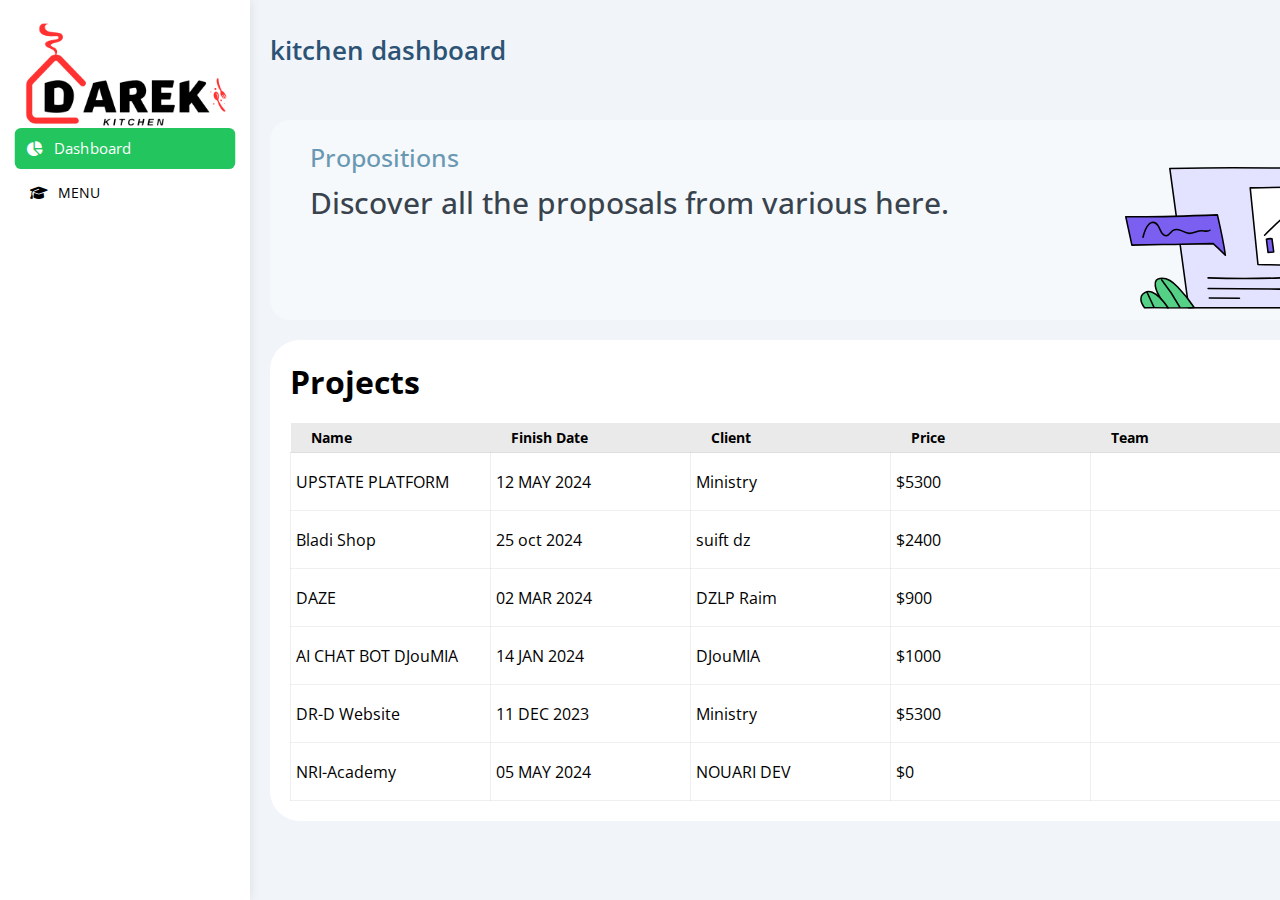
==== commit 50d04f4f: ".." ====
--- a/index.html
+++ b/index.html
@@ -3,7 +3,7 @@
   <head>
     <meta charset="UTF-8" />
     <meta name="viewport" content="width=device-width, initial-scale=1.0" />
-    <title>Document</title>
+    <title>Dashboard</title>
     <link rel="stylesheet" href="/css/all.min.css" />
     <link rel="stylesheet" href="/css/framework.css" />
     <link rel="stylesheet" href="/css/master.css" />
@@ -13,11 +13,111 @@
       href="https://fonts.googleapis.com/css2?family=Open+Sans:ital,wght@0,300..800;1,300..800&display=swap"
       rel="stylesheet"
     />
+    <style>
+      /*nav-bar*/
+ .nav-bar{
+        display: flex;
+        justify-content: space-between;
+        align-items: center;
+        padding: 20px;
+    }
+
+ .nav-bar .title{
+        font-size: 2vw;
+        font-weight: 600;
+        color:  #2C5375;;
+    }
+
+.nav-bar img{
+        width: 60px;
+        height: 60px;
+        object-fit: cover;
+        border-radius: 50%;
+
+    }
+
+
+/*end nav-bar*/
+/*end of main  section*/
+
+
+/*main*/
+
+
+ .description{
+        background-color: #FFFFFF5E;
+        padding: 20px 40px;
+        border-radius: 20px;
+        min-height: 200px;
+
+        display: flex;
+        justify-content: space-between;
+        position: relative;
+    }
+
+
+.description .left h2{
+        font-size: 25px;
+        color: #6898B2;
+        font-weight: 500;
+        padding-bottom: 10px;
+    }
+
+.description .left p{
+        font-size: 25px;
+        color: #39434D;
+        font-size: 30px;
+        line-height: 37.5px;
+        font-weight: 500;
+    }
+
+.description img{
+        position: absolute;
+        right: 8%;
+        top: 50%;
+        transform: translateY(-50%);
+        animation: updown 2s ease-in-out infinite alternate-reverse forwards;
+    }
+
+    @keyframes updown {
+        0%{
+            transform: translateY(-50%);
+        }
+        50%{
+            transform:  translateY(-55%);
+
+        }
+        100%{
+            transform: translateY(-50%);
+        }
+    }
+    /*imgs of desc...*/
+     .description .act{
+            width: 287px;
+            height: 211px;
+        }
+    /* .description .qz{
+            width: 230px;
+            height: 230px;
+        }
+        .description .of{
+            width: 336px;
+            height: 238px;
+            right: 0%;
+        }
+        .description .evact{
+            width: 288px;
+            height: 250px;
+            top: 60%;
+        }
+        */
+    /*imgs of desc...*/
+    </style>
   </head>
   <body>
     <div class="page d-flex f-d-r">
       <div class="sidebar d-flex f-d-c bg-white p-20 p-relative">
-        <h3 class="p-relative txt-c mt-0">NRI - Academy</h3>
+      <img src="/images/blacklogo.png" alt="" class="logo">
         <ul>
           <li>
             <a
@@ -28,468 +128,113 @@
               <span> Dashboard</span>
             </a>
           </li>
+  
           <li>
             <a
-              href="Settings.html"
-              class="mb-5 d-flex txt-c f-d-r fs-14 p-10 rad-6 r c-black align-center"
-            >
-              <i class="fa-solid fa-gear fa-fw"></i>
-              <span> Settings</span>
-            </a>
-          </li>
-          <li>
-            <a
-              href="Profile.html"
-              class="mb-5 d-flex txt-c f-d-r fs-14 p-10 rad-6 r c-black align-center"
-            >
-              <i class="fa-solid fa-user fa-fw"></i>
-              <span>Profile</span>
-            </a>
-          </li>
-          <li>
-            <a
-              href="Projects.html"
-              class="mb-5 d-flex txt-c f-d-r fs-14 p-10 rad-6 r c-black align-center"
-            >
-              <i class="fa-solid fa-diagram-project fa-fw"></i>
-              <span> Projects </span>
-            </a>
-          </li>
-          <li>
-            <a
-              href="Courses.html"
+              href="menu.html"
               class="mb-5 d-flex txt-c f-d-r fs-14 p-10 rad-6 r c-black align-center"
             >
               <i class="fa-solid fa-graduation-cap fa-fw"></i>
-              <span>Courses</span>
+              <span>MENU</span>
             </a>
           </li>
-          <li>
-            <a
-              href="Friends.html"
-              class="mb-5 d-flex txt-c f-d-r fs-14 p-10 rad-6 r c-black align-center"
-            >
-              <i class="fa-solid fa-user-group fa-fw"></i>
-              <span> Friends</span>
-            </a>
-          </li>
-          <li>
-            <a
-              href="Files.html"
-              class="mb-5 d-flex txt-c f-d-r fs-14 p-10 rad-6 r c-black align-center"
-            >
-              <i class="fa-solid fa-file fa-fw"></i>
-              <span> Files </span>
-            </a>
-          </li>
-          <li>
-            <a
-              href="Plans.html"
-              class="mb-5 d-flex txt-c f-d-r fs-14 p-10 rad-6 r c-black align-center"
-            >
-              <i class="fa-regular fa-credit-card fa-fw"></i>
-              <span>Plans</span>
-            </a>
-          </li>
+       
+        
         </ul>
       </div>
       <div class="content">
-        <div class="navbar d-flex w-100pstg p-10 bg-white c-black justify-sb">
-          <div class="search">
-            <input type="text" placeholder="type a keyword" />
-            <button><i class="fa-solid fa-magnifying-glass"></i></button>
+        <div class="nav-bar">
+          <h1 class="title">kitchen dashboard</h1>
+          <img src="/images/pfp.jpg" alt="">
+       </div>
+ 
+
+        <section class="main p-20">
+          <div class="maincontent">
+       
+            <div class="description">
+              <div class="left">  
+                  <h2>Propositions</h2>
+                  <p>Discover all the proposals from various here.</p>
+              </div>
+              <img class="act" src="images/Analytics.svg" alt="">
           </div>
-          <div class="pfndnot d-flex justify-sb align-center">
-            <i class="fa-regular fa-bell"></i>
-            <div class="activepoint"></div>
-            <img src="/imgs/avatar.png" class="w-20" alt="avatar" />
+
+
+            
+                
+             
+           
           </div>
-        </div>
-
-        <section class="main p-20">
-          <h1>Dashboard</h1>
-          <hr />
-          <div class="maincontent">
-            <div class="globalcard card-1 p-20">
-              <h1>Welcome</h1>
-              <p>Ismail</p>
-
-              <div class="cardcontent d-flex f-d-c rad-6 p-relative">
-                <img src="/imgs/avatar.png" class="p-absolute" alt="avatar" />
-                <div class="boxes d-flex justify-sb p-20">
-                  <div class="box">
-                    <h2>Ismail Nouari</h2>
-                    <p>Developer</p>
-                  </div>
-                  <div class="box">
-                    <h2>80</h2>
-                    <p>Project</p>
-                  </div>
-                  <div class="box">
-                    <h2>$8500</h2>
-                    <p>Erned</p>
-                  </div>
-                </div>
-                <div class="btnbox d-flex">
-                  <a href="Profile.html" class="blue-botton btnhovered"
-                    >Profile</a
-                  >
-                </div>
-              </div>
-            </div>
-            <div class="globalcard card-2 p-20">
-              <h1>Quick Draft</h1>
-              <p>Write a Draft For Your Ideas</p>
-              <input type="text" placeholder="Title" />
-              <textarea name="" id="" placeholder="Your Thought"></textarea>
-              <div class="btnbox d-flex">
-                <a href="#" class="btnhovered blue-botton"> Save</a>
-              </div>
-            </div>
-            <div class="globalcard card-3 p-20">
-              <h1>Yearly Tarfets</h1>
-              <p>Targets OF The Year</p>
-              <div class="progreses d-flex f-d-c">
-                <div class="progres d-flex f-d-r">
-                  <div class="icon ic-1 p-relative">
-                    <i class="fa-solid fa-dollar-sign p-absolute centerdiv"></i>
-                  </div>
-                  <div class="prcard">
-                    <p>Money</p>
-                    <h3>$20.00</h3>
-                    <div class="lines lines-1">
-                      <div class="line"></div>
-                    </div>
-                  </div>
-                </div>
-                <div class="progres d-flex f-d-r">
-                  <div class="icon ic-2 p-relative">
-                    <i class="fa-solid fa-code p-absolute centerdiv"></i>
-                  </div>
-                  <div class="prcard">
-                    <p>Projects</p>
-                    <h3>24</h3>
-                    <div class="lines lines-2">
-                      <div class="line"></div>
-                    </div>
-                  </div>
-                </div>
-                <div class="progres d-flex f-d-r">
-                  <div class="icon ic-3 p-relative">
-                    <i class="fa-solid fa-user p-absolute centerdiv"></i>
-                  </div>
-                  <div class="prcard">
-                    <p>Team</p>
-                    <h3>12</h3>
-                    <div class="lines lines-3">
-                      <div class="line"></div>
-                    </div>
-                  </div>
-                </div>
-              </div>
-            </div>
-            <div class="globalcard card-4 p-20">
-              <h1>Ticker Staristics</h1>
-              <p>Everything About Support Tickers</p>
-              <div class="cards">
-                <div class="card c-1">
-                  <i class="fa-solid fa-newspaper"></i>
-                  <h2>2500</h2>
-                  <p>Total</p>
-                </div>
-                <div class="card c-2">
-                  <i class="fa-solid fa-spinner"></i>
-                  <h2>500</h2>
-                  <p>pending</p>
-                </div>
-                <div class="card c-3">
-                  <i class="fa-regular fa-circle-check"></i>
-                  <h2>1900</h2>
-                  <p>Closed</p>
-                </div>
-                <div class="card c-4">
-                  <i class="fa-regular fa-trash-can"></i>
-                  <h2>100</h2>
-                  <p>Deleted</p>
-                </div>
-              </div>
-            </div>
-            <div class="globalcard card-5 p-20">
-              <h1>Lastest News</h1>
-              <div class="cards">
-                <div class="card">
-                  <img src="/imgs/news-01.png" alt="" />
-                  <div class="txt">
-                    <h2>Created SASS Section</h2>
-                    <p>New SASS Examples & Tutorials</p>
-                  </div>
-                  <div class="duration eee-botton">3Day Ago</div>
-                </div>
-                <div class="card">
-                  <img src="/imgs/news-02.png" alt="" />
-                  <div class="txt">
-                    <h2>Changed The Design</h2>
-                    <p>A brand New Website Design</p>
-                  </div>
-                  <div class="duration eee-botton">5Day Ago</div>
-                </div>
-                <div class="card">
-                  <img src="/imgs/news-03.png" alt="" />
-                  <div class="txt">
-                    <h2>Team increaser</h2>
-                    <p>3 Devekopers Joined The Team</p>
-                  </div>
-                  <div class="duration eee-botton">7Day Ago</div>
-                </div>
-                <div class="card">
-                  <img src="/imgs/news-04.png " alt="" />
-                  <div class="txt">
-                    <h2>Added Payment Gateway</h2>
-                    <p>Added Payment Gateway</p>
-                  </div>
-                  <div class="duration eee-botton">9Day Ago</div>
-                </div>
-              </div>
-            </div>
-            <div class="globalcard card-6 p-20">
-              <h1>Lastest Tasks</h1>
-              <div class="tasks">
-                <div class="task">
-                  <h3>Record One New Vedio</h3>
-                  <p>Record Pyhon Create project</p>
-                  <i class="fa-regular fa-trash-can"></i>
-                </div>
-                <div class="task">
-                  <h3>Write Article</h3>
-                  <p>Write Low Level ARticle vs Hight level Languagee</p>
-                  <i class="fa-regular fa-trash-can"></i>
-                </div>
-                <div class="task">
-                  <h3>Finish Project</h3>
-                  <p>Pubis Academy programing project</p>
-                  <i class="fa-regular fa-trash-can"></i>
-                </div>
-                <div class="task deleed">
-                  <h3>Attent the Meeting</h3>
-                  <p>attend the project buisness analysis meeting</p>
-                  <i class="fa-regular fa-trash-can"></i>
-                </div>
-                <div class="task">
-                  <h3>Finish lessen</h3>
-                  <p>finish teaching flex Box</p>
-                  <i class="fa-regular fa-trash-can"></i>
-                </div>
-              </div>
-            </div>
-            <div class="globalcard card-7 p-20">
-              <h1>top search items</h1>
-              <div class="cards">
-                <div class="card d-flex justify-sb">
-                  <p>Keyword</p>
-                  <p>Search Count</p>
-                </div>
-                <div class="card d-flex justify-sb">
-                  <p>Programming</p>
-                  <p class="eee-botton">220</p>
-                </div>
-                <div class="card d-flex justify-sb">
-                  <p>JavaScript</p>
-                  <p class="eee-botton">180</p>
-                </div>
-                <div class="card d-flex justify-sb">
-                  <p>PHP</p>
-                  <p class="eee-botton">160</p>
-                </div>
-                <div class="card d-flex justify-sb">
-                  <p>Code</p>
-                  <p class="eee-botton">110</p>
-                </div>
-                <div class="card d-flex justify-sb">
-                  <p>Design</p>
-                  <p class="eee-botton">145</p>
-                </div>
-                <div class="card d-flex justify-sb">
-                  <p>Logic</p>
-                  <p class="eee-botton">95</p>
-                </div>
-              </div>
-            </div>
-            <div class="globalcard card-8 p-20">
-              <h1>Lastest Update</h1>
-              <div class="uploads">
-                <div class="upload-item">
-                  <div class="left">
-                    <img src="/imgs/pdf.svg" alt="" />
-                    <div class="txt">
-                      <h3>myfile.pdf</h3>
-                      <p>ISMAIL</p>
-                    </div>
-                  </div>
-                  <p class="size eee-botton">2.9mb</p>
-                </div>
-                <div class="upload-item">
-                  <div class="left">
-                    <img src="/imgs/avi.svg" alt="" />
-                    <div class="txt">
-                      <h3>MYvidio-file.avi</h3>
-                      <p>ISLEM</p>
-                    </div>
-                  </div>
-                  <p class="size eee-botton">4.9mb</p>
-                </div>
-                <div class="upload-item">
-                  <div class="left">
-                    <img src="/imgs/psd.svg" alt="" />
-                    <div class="txt">
-                      <h3>mypsd-file.psd</h3>
-                      <p>RAYAN</p>
-                    </div>
-                  </div>
-                  <p class="size eee-botton">4.5MB</p>
-                </div>
-                <div class="upload-item">
-                  <div class="left">
-                    <img src="/imgs/zip.svg" alt="" />
-                    <div class="txt">
-                      <h3>my-ZIPFILE.ZIP</h3>
-                      <p>Abdesamed</p>
-                    </div>
-                  </div>
-                  <p class="size eee-botton">8.9mb</p>
-                </div>
-                <div class="upload-item">
-                  <div class="left">
-                    <img src="/imgs/dll.svg" alt="" />
-                    <div class="txt">
-                      <h3>MY-dll-dile.dll</h3>
-                      <p>Ayoub</p>
-                    </div>
-                  </div>
-                  <p class="size eee-botton">4.9mb</p>
-                </div>
-                <div class="upload-item">
-                  <div class="left">
-                    <img src="/imgs/eps.svg" alt="" />
-                    <div class="txt">
-                      <h3>my-eps-file.eps</h3>
-                      <p>AKram</p>
-                    </div>
-                  </div>
-                  <p class="size eee-botton">8.9MB</p>
-                </div>
-              </div>
-            </div>
-            <div class="globalcard card-9 p-20">
-              <h1>Lastest projects</h1>
-              <div class="boxes">
-                <div class="line">
-                  <div class="circle"></div>
-                  <p>Got the project</p>
-                </div>
-                <div class="line">
-                  <div class="circle fiha"></div>
-                  <p>started the project</p>
-                </div>
-                <div class="line">
-                  <div class="circle fiha"></div>
-                  <p>the project about to finish</p>
-                </div>
-                <div class="line">
-                  <div class="circle animated fiha"></div>
-                  <p>Test the project</p>
-                </div>
-                <div class="line">
-                  <div class="circle fiha"></div>
-                  <p>finish the project & get Money</p>
-                </div>
-              </div>
-            </div>
-            <div class="globalcard card-10 p-20">
-              <h1>Reminders</h1>
-              <div class="card " >
-                <div class="circle"></div>
-                
-                <div class="text">
-                  <h3>check my task list</h3>
-                  <p>28/2/2024 - 10:24am</p>
-                </div>
-              </div>
-              <div class="card">
-                <div class="circle"></div>
-                
-                <div class="text">
-                  <h3>check my projects</h3>
-                  <p>21/3/2024 - 11:34am</p>
-                </div>
-              </div>
-              <div class="card">
-                <div class="circle"></div>
-                
-                <div class="text">
-                  <h3>call my clients</h3>
-                  <p>11/2/2024 - 12:20am</p>
-                </div>
-              </div>
-              <div class="card">
-                <div class="circle"></div>
-                
-                <div class="text">
-                  <h3>finish the development workshop</h3>
-                  <p>25/2/2024 - 9:25am</p>
-                </div>
-              </div>
-            </div>
-            <div class="globalcard card-11 p-20">
-              <h1>Lastest post</h1>
-              <div class="info">
-                <img src="/imgs/avatar.png"  alt="" />
-                <div class="txt">
-                  <h3>ismail nouari</h3>
-                  <p>about 3 hours ago</p>
-                </div>
-              </div>
-              
-              <p class="post">
-                You Can Fool All Of The People Some Of The Time, And Some Of The
-                People All Of The Time, But You Can't Fool All Of The People All
-                Of The Time.
-              </p>
-             
-              <div class="cardfoter">
-                <div class="likes">
-                  <i class="fa-regular fa-heart"></i>
-                  <p>1.8k</p>
-                </div>
-                <div class="coments">
-                  <i class="fa-regular fa-comments"></i>
-                  <p>500</p>
-                </div>
-              </div>
-            </div>
-            <div class="globalcard card-12 p-20">
-              <h1>Social media</h1>
-              <div class="cards">
-                <div class="card">
-                  <i></i>
-                  <p>90k followers</p>
-                  <p>follow</p>
-                </div>
-                <div class="card">
-                  <i></i>
-                  <p>2M like</p>
-                  <p>like</p>
-                </div>
-                <div class="card">
-                  <i></i>
-                  <p>1M Subs</p>
-                  <p>Subscribe</p>
-                </div>
-                <div class="card">
-                  <i></i>
-                  <p>70K Followers</p>
-                  <p>follow</p>
-                </div>
-              </div>
+          <div class="globalcard projects p-20" style="width: 100%;">
+            <h1>Projects</h1>
+            <div class="responsivetablee" >
+              <table>
+                <thead>
+                  <th class="name">Name</th><th class="date">Finish  Date</th>
+                  <th>Client</th><th>Price</th>
+                  <th>Team</th><th>Status</th>
+                </thead>
+                <tbody>
+                  <tr>
+                    <td class="name">UPSTATE PLATFORM</td>
+                    <td class="date">12 MAY 2024</td>
+                    <td>Ministry</td>
+                    <td>$5300</td>
+                    <td><img src="/imgs/team-01.png" alt=""><img src="/imgs/team-02.png" alt=""><img src="/imgs/team-03.png" alt=""><img src="/imgs/team-04.png" alt=""></td>
+                    <td><div class="orange-botton btn">Pending</div></td>
+                  </tr>
+
+                  <tr>
+                    <td class="name">Bladi Shop</td>
+                    <td class="date">25 oct  2024</td>
+                    <td>suift dz</td>
+                    <td>$2400</td>
+                    <td><img src="/imgs/team-01.png" alt=""><img src="/imgs/team-02.png" alt=""></td>
+                    <td><div class="blue-botton btn">In progress</div></td>
+                  </tr>
+
+                  <tr>
+                    <td class="name">DAZE</td>
+                    <td class="date">02 MAR 2024</td>
+                    <td>DZLP Raim</td>
+                    <td>$900</td>
+                    <td><img src="/imgs/team-01.png" alt=""><img src="/imgs/team-02.png" alt=""><img src="/imgs/team-03.png" alt=""><img src="/imgs/team-04.png" alt=""><img src="/imgs/team-05.png" alt=""></td>
+                    <td><div class="green-botton btn ">Completed</div></td>
+                  </tr>
+
+
+                  <tr>
+                    <td class="name">AI CHAT BOT DJouMIA</td>
+                    <td class="date">14 JAN 2024</td>
+                    <td>DJouMIA</td>
+                    <td>$1000</td>
+                    <td><img src="/imgs/team-01.png" alt=""><img src="/imgs/team-03.png" alt=""></td>
+                    <td><div class="green-botton btn">Completed</div></td>
+                  </tr>
+
+
+                  <tr>
+                    <td class="name">DR-D Website</td>
+                    <td class="date">11 DEC 2023</td>
+                    <td>Ministry</td>
+                    <td>$5300</td>
+                    <td><img src="/imgs/team-01.png" alt=""><img src="/imgs/team-02.png" alt=""></td>
+                    <td><div class="red-botton btn">Rejected</div></td>
+                  </tr>
+
+
+                  <tr>
+                    <td class="name">NRI-Academy</td>
+                    <td class="date">05 MAY 2024</td>
+                    <td>NOUARI DEV</td>
+                    <td>$0</td>
+                    <td><img src="/imgs/team-01.png" alt=""><img src="/imgs/team-02.png" alt=""><img src="/imgs/team-03.png" alt=""><img src="/imgs/team-04.png" alt=""></td>
+                    <td><div class="blue-botton btn">In Progress</div></td>
+                  </tr>
+
+                </tbody>
+              </table>
             </div>
           </div>
         </section>
--- a/css/framework.css
+++ b/css/framework.css
@@ -110,6 +110,8 @@
     font-size: 12px;
     color: #eee;
     background-color: var(--red-color);
+    border-radius: 6px;
+
 }
 .blue-botton{
     padding: 5px 10px;  border-radius: 6px;
@@ -128,6 +130,7 @@
 .green-botton{
     padding: 5px 10px;  border-radius: 6px;
     font-size: 12px;
+    height: fit-content;
     color: #eee;
     background-color: var(--green-color);
 }
--- a/css/master.css
+++ b/css/master.css
@@ -37,12 +37,14 @@
 .page{
     background-color: #f1f5f9;
     min-height: 100vh;
+    width: 100%;
 }
 ul{
     list-style: none;
     padding: 0;
     height: fit-content;
 }
+
 
 
 
@@ -88,6 +90,7 @@
 .sidebar ul li a{
     transition: 0.3s;
     color: black;
+    background-color: rgb(255, 255, 255);
 } 
 
 .sidebar ul li a:hover ,.sidebar ul li a:active{
@@ -133,75 +136,6 @@
 
 
 
-/* start navbar */
-.content{
-    width: 100%;
-    height: 100vh;
-    overflow-y: scroll;
-    overflow-x: hidden;
-}
-.content .navbar{
-    width: 100%;
-
-}
-.content .navbar .search{
-    position: relative;
-}
-
-.content .search button{
-    border: none;
-    background-color: transparent;
-    position: absolute;
-    left: 12px;
-    top: 11px;
-    font-size: 10px;
-    color: #7e7d7d97;
-}
-
-
-.content .search input{
-    border-radius: 6px;
-    border: 2px solid var(--grey-color);
-    padding: 8px 5px 8px 35px;
-    width: 150px;
-    transition: .3s;
-    font-size: 11px;
-
-}
-
-.content .search input:focus ,.content .search input:hover{
-    width: 200px;
-    border-color: var(--green-color);
-    box-shadow: 0 0 15px var(--green-color);
-}
-
-.content .navbar .pfndnot{
-width: 60px;
-position: relative;
-}
-
-.content .navbar .pfndnot img{
-    width: 30px;
-    border: var(--green-color) solid 3px;
-    border-radius: 50%;
-}
-.content .navbar .pfndnot img:hover{
-    border: var(--blue-color) dashed 6px;
-    box-shadow: 0 0 10px var(--blue-color);
-}
-.content .navbar .pfndnot i{
-    font-size: 18px;
-}
-.content .pfndnot .activepoint{
-    background-color: #f44336;
-    width: 8px;
-    height: 8px;
-    border-radius: 50%;
-    position: absolute;
-    left: 11px;
-    top: 0px;
-}
-
 
 
 /* END  SIDEBAR */
@@ -211,874 +145,110 @@
 /* START DASHBOARD */
 
 
-.main >h1{
-    padding-bottom: 5px;
-    font-size: 26px;
-}
-.main >hr{
-    width: 100px;
-    height: 3px;
-    border: none;
-    background-color: black;
-    position: relative;
-}
-.main >hr::before{
-    content: '';
-    background-color: white;
-    position: absolute;
-    height: 3px;
-    width: 60%;
-    left: 40%;
-}
-
-
-
-.maincontent{
-    display: grid;
-    grid-template-columns: repeat( auto-fit, minmax(400px, 1fr) );
-
-    gap: 20px 20px;
-    margin-top: 20px;
+
+
+
+
+
+
+    /* start  of projects table */
+ 
+
+    .main .projects{
+        border-radius: 30px;
+        background-color:  rgb(255, 255, 255) ;
+       width: 100%;
+       
+        margin-top:20px ;
+        transition: .3s;
    
-}
-
-
-.maincontent .globalcard{
-    border-radius: 30px;
-    min-width: 400px;
-    transition: .3s;
-    box-shadow: 0 0 5px 4px var(--grey-color);
-}
-
-
-
-    
-
-.maincontent .globalcard:hover{
-   cursor: pointer;
-    transform: scale(1.01 ,1.01);
-}
-
-.maincontent .globalcard >h1{
-    font-size: 25px;
-    font-weight: 700;
-
-}
-.maincontent .globalcard >p{
-    color: var(--grey-color);
-    padding: 10px 0 50px 0;
-    font-size: 16px;
-}
-
-@media (max-width:319px){
- 
-    .maincontent{
-        grid-template-columns: repeat( auto-fit, minmax(110px, 1fr) );
-    }
-    .page  section.main{
-        padding: 10px;
-    }
-    .maincontent .globalcard{
-        min-width: 100px;
+    }
+    
+    .main .responsivetablee{
+        overflow-x: scroll;
+        width: 100%;
+        margin-top: 20px;
+    }
+    
+    .main .projects:hover{
+       cursor: pointer;
+        transform: scale(1.01 ,1.01);
+    }
+
+
+
+
+    .main .projects table {
+        border-collapse: collapse;
+        width: 100%;
+    }
+    .main .projects table thead th {
+        padding: 5px 20px;
+        text-align: left;
+        font-size: 14px;
+        width: 200px;
+    }
+    .main .projects table thead  {
+        border-collapse: collapse;
+        background-color: rgba(128, 128, 128, 0.164);
+    }
+
+
+    .main .projects table  tbody td {
+        border: 1px  solid rgba(161, 158, 158, 0.158);
+        font-size: 16px;
+        padding: 15px 5px;
+        min-width: 200px;
+        vertical-align: center;
+        position: relative;
+       
+    }
+
+    .main .projects table tr:hover{
+        background-color: rgba(168, 168, 168, 0.068);
+    }
+
+    .main .projects table .btn{
+        width: 100px;
         text-align: center;
-    }
-}
-
-@media (max-width:500px) and (min-width:320px){
-    .maincontent{
-        grid-template-columns: repeat( auto-fit, minmax(200px, 1fr) );
-    }
-    
-    .maincontent .globalcard{
-        min-width: 200px;
-        text-align: center;
-    }
-
-}
-
-
-/* start card 1  */
-.maincontent .card-1{
-    background-color: rgba(241, 241, 241, 0.84);
-}
-.maincontent .card-1 img{
-    width: 65px;
-    border: 3px solid #ffffff;
-    border-radius: 50%;
-    top: -32.5px;
-    left: 30px;
-
-}
-.maincontent .card-1 .cardcontent{
-    background-color: rgb(255, 255, 255);
-    padding: 20px 0 0 0;
-   
-}
-.maincontent .card-1 .cardcontent .boxes{
-    margin: 30px 0px 15px 0 ;
-    width: 100%;
-    border-top:1px solid rgba(128, 128, 128, 0.256) ;
-    border-bottom:1px solid rgba(128, 128, 128, 0.256) ;
-    text-align: center;
-    padding: 20px 80px ;
-}
-.maincontent .card-1 .cardcontent h2{
-    font-size:13px;
-}
-.maincontent .card-1 .cardcontent p{
-    color: var(--grey-color);
-    font-size: 12px;
-}
-.maincontent .card-1 .cardcontent .btnbox{
-    justify-content: flex-end;
-    padding: 0 20px 20px  0;
-    width: 100%;
-
-}
-
-
-@media (max-width:500px) {
-    .card-1{
-        text-align: center;
-    }
-    .maincontent .card-1 .cardcontent .btnbox{
-        justify-content: center;
-        padding: 0 0 20px 0;
-    }
-    .maincontent .card-1 .cardcontent .boxes{
-         flex-direction: column;
-         padding: 0;
-    }
-
-    .maincontent .card-1 img{  
-        top: -32.5px;
-        left: 50%;
-        transform: translateX(-50%);
-    }
-}
-
-/* end card1  */
-
-/* start card2 */
-
-.maincontent .card-2{
-    background-color: rgb(255, 255, 255);
-    
-} 
-.maincontent .card-2 input{
-    display: block;
-    width: 100%;
-    background-color: rgba(241, 241, 241, 0.84);
-   border: none;
-   border-radius: 6px;
-   padding: 10px 20px;
-    margin-bottom: 20px;
-}
-
-
-.maincontent .card-2 textarea{
-    min-height: 150px;
-    background-color: rgba(241, 241, 241, 0.84);
-    display: block;
-    width: 100%;
-    padding: 10px 20px;
-    margin-bottom: 20px;
-    border: none;
-    border-radius: 6px;
-}
-.maincontent .card-2  .btnbox{
-    width: 100%;
-    justify-content: flex-end;
-}
-
-/* end  card2 */
-
-/* start card3 */
-
-.maincontent .card-3{
-    background-color:  rgb(255, 255, 255);
-}
-
-
-.maincontent .card-3 .progres:not(:last-child){
-    margin-bottom: 20px;
-    
-}
-
-.maincontent .card-3 .icon{
-    width: 80px;
-    height: 80px;
-    font-size: 20px;
-}
-.maincontent .card-3 .ic-1{
-    background-color: #0d6ad52d;
-    color: var(--blue-color);
-}
-.maincontent .card-3 .ic-2{
-    background-color: #eea1122d;
-    color: var(--orange-color);
-}
-.maincontent .card-3 .ic-3{
-    background-color: #14ca1d2d; 
-     color: var(--green-color);
-}
-
-.maincontent .card-3 .prcard{
-    padding: 10px 15px;
-    width: 100%
-}
-
-.maincontent .card-3 .lines{
-    margin-top: 10px;
-    width: 100%;
-    height: 4px;
-   
-}
-.maincontent .card-3 .line{
-    transition: 1s; 
-    position: relative;
-}
-.maincontent .card-3 .lines-1 .line{
-    width: 1%;
-    height: 4px;
-    background-color: var(--blue-color);
-}
-.maincontent .card-3 .lines-2 .line{
-    width: 1%;
-    height: 4px;
-    background-color: var(--orange-color);
-}
-.maincontent .card-3 .lines-3 .line{
-    width: 1%;
-    height: 4px;
-    background-color: var(--green-color);
-}
-
-.maincontent .card-3:hover .lines-1 .line{
-   width: 80%;
-}
-.maincontent .card-3:hover .lines-2 .line{
-    width: 55%;
- }
- .maincontent .card-3:hover .lines-3 .line{
-    width: 75%;
- }
-
-
-
- .maincontent .card-3:hover .lines-1 .line::before{
-
-    padding: 5px;
-    background-color: var(--blue-color);
-    color: white;
-    font-size: 13px;
-    border-radius: 6px;
-    content: '80%';
-    top: 50%;
-    left: 100%;
-    transform: translateY(-50%) ;
-    position: absolute;
-    
- }
- .maincontent .card-3:hover .lines-2 .line::before{
-    padding: 5px;
-    background-color: var(--orange-color);
-    color: white;
-    font-size: 13px;
-    border-radius: 6px;
-    content: '55%';
-    top: 50%;
-    left: 100%;
-    transform: translateY(-50%);
-    position: absolute;
-    
-  }
-  .maincontent .card-3:hover .lines-3 .line::before{
-    padding: 5px;
-    background-color: var(--green-color);
-    color: white;
-    font-size: 13px;
-    border-radius: 6px;
-    content: '75%';
-    top: 50%;
-    left: 100%;
-    transform: translateY(-50%);
-    position: absolute;
-    
-  }
-
-  .maincontent .prcard p{
-    color:  #888888ad;;
-  } 
-
- 
-
-
-
-.maincontent .card-3 .lines-1{
-    background-color: #0d6ad52d;
-}
-.maincontent .card-3 .lines-2{
-    background-color:  #eea1122d;
-}
-.maincontent .card-3 .lines-3{
-    background-color:  #14ca1d2d;
-}
-
-
-
-
-
-  /* end  of card 3 */
-  
-
-
-  
-  /* start cadr 4*/
-    .maincontent .card-4{
-        background-color:  rgb(255, 255, 255);
-    }
-    
-    .maincontent .card-4 .cards{
-        display: flex;
-        flex-wrap: wrap;
-        width: 100%;
-        gap: 20px;
-        justify-content: center;
-    }
-
-    .maincontent .card-4 .cards .card{
-        max-width: 47%;
-        min-width: 47%;
-        padding: 20px 20px;
-        text-align: center;
-        border: 1px solid #8888884b;
-        border-radius: 6px;
-        text-align: center;
-    }
-    @media (max-width:349px){
-        .maincontent .card-4 .cards .card{
-            min-width: 100%;
-        }
-        .maincontent .card-4 .cards .card h2{
-            font-size: 15px;
-        }
-    }
-    .maincontent .card-4 .cards .card i{
-        font-size:30px;
-        padding-bottom: 10px;
-        transition: 1s;
-    }
-
-    .maincontent .card-4:hover .cards .card i{
-        transform: rotateY(360deg) scale(1.5 ,1.5);
-    }
-    .maincontent .card-4 .cards .card:hover {
-        box-shadow: 0 0 10px 0px var(--blue-color) ;
-    }
-
-
-    .maincontent .card-4 .cards .c-3 i{
-        color: var(--green-color);
-    }
-    .maincontent .card-4 .cards .c-1 i{
-        color: var(--orange-color);
-    }
-    .maincontent .card-4 .c-2  i{
-        color: var(--blue-color);
-    }
-    .maincontent .card-4 .cards .c-4 i{
-        color: var(--red-color);
-    }
-
-    .maincontent .card-4 .card p{
-        color:  #888888ad;
-    }
-
-    /* end of  card 4 */
-
-
-    /* start  of card 5*/
-
-    .maincontent .card-5{
-        background-color: rgb(255, 255, 255);
-    }
-
-    .maincontent .card-5 .cards{
-        width: 100%;
-        display: flex;
-        flex-direction: column;
-    
-    }
-    .maincontent .card-5:hover .cards img {
-        box-shadow: 0 0 1px 4px var(--green-color);
-    }
-    .maincontent .card-5 .cards .card{
-        display: flex;padding: 20px 0 10px 0;
-        align-items: center;
-        position: relative;
-    }
-    .maincontent .card-5 .cards .card:hover img{
-        box-shadow: 0 0 1px 4px var(--blue-color);
-    }
-
-    .maincontent .card-5 .cards .card:not(:last-child){
-        border-bottom: 1px solid #dddddd94;
-    }
-    .maincontent .card-5 .cards .card img{
-        width: 100px;
-        border-radius: 6px;
-        transition: 0.3s;
-    }
-
-    .maincontent .card-5 .cards .card .txt{
-        padding: 10px;
-    }
-    .maincontent .card-5 .cards .card .txt h2{
-        font-size: 17px;
-    }
-    .maincontent .card-5 .cards .card .txt p{
-        color: #888888ad;
-        font-size: 13px;
-        padding-top: 5px;
-    }
-    .maincontent .card-5 .cards .card .duration{
-        position: absolute;
-        right: 0px;
-    }
-
-@media (max-width:563px){
-    .maincontent .card-5 .cards .card{
-        flex-direction: column;
-        text-align: center;
-    }
-    .maincontent .card-5 .cards .card .duration{
-        position: relative;
-    }
-}
-    /* end of  card -5 */
-
-
-
-    /* start  of  card  6 */
-    .maincontent .card-6{
-        background-color: rgb(255, 255, 255) ;
-
-    }
-
-    .maincontent .card-6 .tasks{
-        width: 100%;
-        padding-top: 10px;
-       
-    }
-
-    .maincontent .card-6 .task{
-        width: 100%;
-        padding: 10px 0;
-        position: relative;
-    }
-    .maincontent .card-6 .task:not(:last-child){
-        border-bottom: 1px solid #8888881c;
-    }
-    .maincontent .card-6 .tasks .task i{
-        position: absolute;
-        transition: 0.3s;
-        right:0;
+        margin: auto;
+    }
+
+    .main .projects table img{
+        width: 30px;
+        border-radius: 50%;
+        position:absolute;
         top: 50%;
         transform: translateY(-50%);
-    }
-
-    .maincontent .card-6 .tasks .task h3{
-        font-size: 17px;font-weight: bold;
-    }
-    .maincontent .card-6 .tasks .task p{
-        font-size: 16px;
-        color: #888888ad;
-    }
-
-    .maincontent .card-6 .tasks .task:nth-child(3) h3{
-        text-decoration-line: line-through;
-        opacity: 0.5;
-    }
-    .maincontent .card-6 .tasks .task:nth-child(3) p{
-        text-decoration-line: line-through;
-        opacity: 0.5;
-    }
-    .maincontent .card-6 .task:hover{
-        border-left: 4px solid var(--orange-color);
-        padding-left: 10px;
-    }
-    .maincontent .card-6 .task:hover i{
-        color: var(--orange-color);
-    }
-
-    .maincontent .card-6:hover i{
-        color: var(--green-color);
-        transform: rotateY(360deg);
-        font-size: 20px;
-    }
-    .maincontent .card-6 i:hover{
-        color: var(--red-color);
-    }
-
-    
-@media (max-width:563px){
-    .maincontent .card-6 .task{
-        
-        text-align: center;
-    }
-    .maincontent .card-6 .tasks .task i{
-        position: relative;
-        margin-top: 15px;
-    }
-}
-
-
-
-/* end  of card 6 */
-
-
-/* start  of  card 7 */
-
-.maincontent  .card-7{
-    background-color: rgb(255, 255, 255) ;
-}
-.maincontent .card-7 .cards{
-    display: flex;
-    
-    flex-direction: column;
-    justify-content: space-around;
-}
-.maincontent .card-7 .card{
-    margin: 20px 0;
-
-
-}
-
-.maincontent .card-7  .card:first-child{
-    color:  #888888ad;
-}
-.maincontent .card-7  .card:not(:first-child){
-    background-color: #eee;
-    padding: 5px 5px;
-    margin: 10px 0;
-    border-radius: 6px;
-    border-left: 4px solid var(--green-color);
-    -webkit-margin-collapse: collapse;text-align: center;
-}
-
-/* end  card 7 */
-
-
-
-/* start  card  8 */
-.maincontent .card-8{
-    background-color: rgb(255, 255, 255) ;
-}
-.maincontent .card-8 img{
-    width: 40px;
-}
-.maincontent .card-8 .upload-item {
-    display: flex;
-    justify-content: space-between;
-    width: 100%;
-    margin: 20px 0;
-    -webkit-margin-collapse: collapse;
-    border-left: solid 4px var(--green-color);
-    background-color: #eee;
-    align-items: center;
-    padding: 0 5px;
-    border-radius: 6px;
-
-}
-.maincontent .card-8 .upload-item .left{
-    display: flex;
-}
-.maincontent .card-8 .upload-item .txt{
-    padding-left: 10px;
-}
-.maincontent .card-8 .upload-item p{
-    color:  #888888ad;
-}
-
-.maincontent .card-8 .upload-item .size{
-    width: fit-content;
-}
-
-.maincontent .card-8 .upload-item:hover{
-    border-left: solid 8px var(--blue-color);
-}
-.maincontent .card-8 .upload-item:hover img{
-    transition: 0.3s;
-    transform: scale(.9,.9);
-}
-
-
-@media (max-width:424px) {
-    .maincontent .card-8 .upload-item{
-        text-align: center;
-        flex-direction: column;
-        background-color: #eee;
-        padding: 10px 5px;
-        border-left: solid 4px var(--green-color);
-        align-items: center;
-    }
-    .maincontent .card-8 .upload-item .left{
-        flex-direction: column;
-        align-items: center;
-    }
-    .maincontent .card-8 .upload-item .size{
-        
-        margin-top: 20px;
-    }
-}
-
-/* end  of the  card  8 */
- 
-
-
-/* start  of  the card  9 */
-
-    .maincontent .card-9{
-        background-color:  rgb(255, 255, 255) ;
-        background-image: url(/imgs/project.png) ;
-        background-repeat: no-repeat;
-        background-position: bottom right;
-        background-size: 200px;
-        overflow: hidden;
-          
-    }
-    .maincontent .card-9 .boxes{
-        position: relative;
-        height: fit-content;
-        margin-top: 20px;
-        padding: 0;
-        height: 100%;
-        background-color: rgba(255, 255, 255, 0.822);
-    }
-    .maincontent .card-9 .boxes::before{
-        content: '';
-        width: 1.5px;
-        height: 100%;
-        top: 0;
-        left: 10px;
-        transform: translateX(-50%);
+        transition: .5s;
+    }
+
+    .main .projects table img:nth-child(1){
+        left: 20px;
+        z-index: 5;
+    }
+    .main .projects table img:nth-child(2){
+        left: 35px;
+        z-index: 4;
+    }
+    .main .projects table img:nth-child(3){
+        left: 50px;
+        z-index: 3;
+    }
+    .main .projects table img:nth-child(4){
+        left: 65px;
+        z-index: 2;
+    }
+    .main .projects table img:nth-child(5){
+        left: 80px;
         z-index: 1;
-        position: absolute;
-        background-color: var(--blue-color);
-
-    }
-
-    .maincontent .card-9 .line{
-        display: flex;
-        align-items: center;
-        justify-content: flex-start;
-       
-    }
-    .maincontent .card-9 .line:not(:last-child){
-        margin-bottom: 20px;
-    }
-    .maincontent .card-9 .line p{
-        padding-left: 20px;
-    }
-    .maincontent .card-9 .line .circle{
-        width: 20px;
-        height: 20px;
-        z-index: 1;
-        border-radius: 50%;
-        border: 2px solid white;
-        outline: 2px solid var(--blue-color);
-    }
-    .maincontent .card-9:hover .line .circle{
-        box-shadow: 0 0 10px 5px var(--blue-color);
-    }
-
-    .maincontent .card-9 .line:not(:last-child) .circle{
-        background-color: #0d69d5;
-    }
-    .maincontent .card-9 .line:last-child .circle{
-       
-        background-color: white;
-    }
-
-    .maincontent .card-9 .line .animated{
-        animation-name: lightpoint;
-        animation-duration: 1.8s;
-        animation-delay: 0s;
-        animation-timing-function: ease;
-        animation-iteration-count: infinite;
-    }
-
-
-    @keyframes lightpoint {
-        0%{
-            background-color: white;
-        }
-        50%{
-            background-color: var(--blue-color);
-        }
-        100%{
-            background-color: white;
-        }
-    }
-
-
-@media (max-width:416px){
-    .maincontent .card-9 .line p{
-        font-size: 9px;
-        font-weight: bold;
-    }
-    .maincontent .card-9 .line .circle p{
-        width: 60%;
-    }
-}
-
-
-/* en the  card  9 */
-
-
-/* start of  the  card 10 */
-.maincontent .card-10{
-    background-color:  rgb(255, 255, 255) ;
-}
-
-.maincontent .card-10 .card {
-    margin:40px 0 ;
-    -webkit-margin-collapse: collapse;
-    width: 100%;
-    display: flex;
-    flex-direction: row;
-    align-items: center;
-    justify-content: flex-start;
-}
-
-.maincontent .card-10 .card .text{
-    padding-left: 10px;
-    border-left: 3px solid;
-    
-}
-
-.maincontent .card-10 .card h3{
-    font-size: 15px;
-    padding-bottom: 10x;
-}
-
-.maincontent .card-10 .card .circle{
-    width: 15px;
-    height: 15px;
-    border-radius: 50%;
-    margin-right: 10px;
-}
-
-.maincontent .card-10 .card:nth-child(2) .circle{
-    background-color: var(--blue-color);
-}
-.maincontent .card-10 .card:nth-child(2) .text{
-    border-color: var(--blue-color);
-}
-
-.maincontent .card-10 .card:nth-child(3) .circle{
-    background-color: var(--green-color);
-}
-.maincontent .card-10 .card:nth-child(3) .text{
-    border-color: var(--green-color);
-}
-
-.maincontent .card-10 .card:nth-child(4) .circle{
-    background-color: var(--orange-color);
-}
-.maincontent .card-10 .card:nth-child(4) .text{
-    border-color: var(--orange-color);
-
-}
-
-.maincontent .card-10 .card:nth-child(5) .circle{
-    background-color: var(--red-color);
-}
-.maincontent .card-10 .card:nth-child(5) .text{
-    border-color: var(--red-color);
-
-}        
-.maincontent .card-10 .card  .text p{
-    color:  #888888ad;
-    
-}
-
-@media (max-width:375px){
-    .maincontent .card-10 .card  .text p{
-        font-size:11px
-        
-    }
-    
-    .maincontent .card-10 .card h3{
-        font-size: 10px;
-        font-weight: bold;
-    }
-    
-}
-
-
-
-
-/* end of the  card 10 */
-
-
-
-/* start  of  card 11  */
-
-
-.maincontent .card-11 {
-    background-color:  rgb(255, 255, 255) ;
-}
-.maincontent .card-11  img{
-    min-width: 45px;
-    max-width: 45px;
-    height: auto;
-}
-
-
-.maincontent .card-11 .info{
-    display: flex;
-    padding: 30px 0;
-    border-bottom: 1px solid #88888842;
-}
-.maincontent .card-11 .info .txt{
-    padding-left: 20px;
-}
-.maincontent .card-11 .info .txt p{
-    color: #888888ad;
-}
-
-
-.maincontent .card-11  .post{
-    padding: 30px 0 50px 0;
-    color: black;
-    text-align: center;
-    border-bottom: 1px solid #88888842;;
-}
-
-
-
-.maincontent .card-11 .cardfoter{
-    display: flex;
-    justify-content: space-between;
-}
-
-.maincontent .card-11 .cardfoter .likes ,.maincontent .card-11 .cardfoter .coments{
-    display: flex;
-    width: 50px;
-    justify-content: space-between;
-    align-items: center;
-    padding: 10px 0;
-}
-@media (max-width:355px){
-    .maincontent .card-11 .info{
-        flex-direction: column;
-        align-items: center;
-        text-align: center;
-    
-    }
-    .maincontent .card-11 .info .txt{
-        padding-left: 0;
-    }
-}
+    }
+
+
+/* end  of  projects  table */
+
+
+/* end  of  Dashboard */
+
+
+
